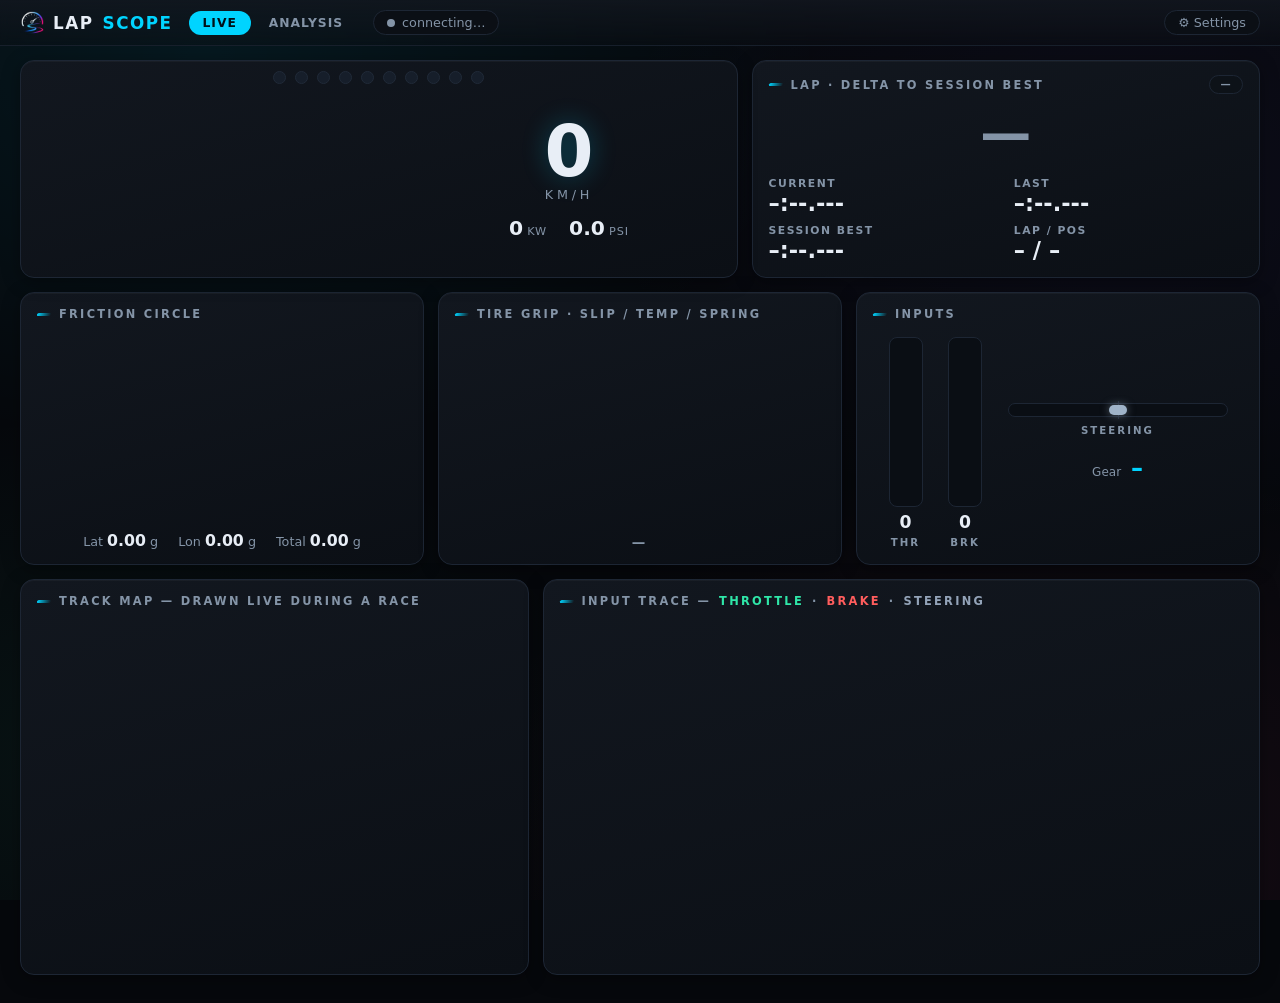
==== app/static/index.html @ 965fa522 "feat: power/boost units + accent theme presets in Settings Closes #24, closes #25.  Units (#24): Pow" ====
<!doctype html>
<html lang="en">
<head>
<meta charset="utf-8">
<meta name="viewport" content="width=device-width, initial-scale=1">
<title>LapScope — Live</title>
<link rel="icon" type="image/png" href="img/logo.png">
<link rel="stylesheet" href="css/fonts.css">
<link rel="stylesheet" href="css/style.css">
</head>
<body>
<header>
  <div class="brand"><i></i>LAP<span>SCOPE</span></div>
  <nav>
    <a class="active" href="index.html">Live</a>
    <a href="analysis.html">Analysis</a>
  </nav>
  <div id="car-chip" class="chip" style="display:none"></div>
  <div id="conn" class="chip"><i class="dot"></i><span>connecting…</span></div>
  <div id="settings-btn" class="chip clickable" title="Settings" aria-label="Settings">⚙ Settings</div>
</header>

<div id="nodata" class="overlay hidden">
  <div class="box">
    <div class="pulse-ring"><i></i></div>
    <h3>Waiting for telemetry</h3>
    <p>In Forza Horizon 6 open <b>Settings → HUD and Gameplay</b> and set:</p>
    <p class="setup-lines">
      Data Out <code>ON</code><br>
      Data Out IP Address <code>127.0.0.1</code><br>
      Data Out IP Port <code id="nd-port">9999</code>
    </p>
    <p>Then drive — telemetry is not sent while in menus.
       If nothing arrives, try your PC's LAN IP instead of 127.0.0.1
       (see the README's loopback troubleshooting).</p>
    <div class="stat" id="nd-stat">server: waiting for first packet…</div>
  </div>
</div>

<main class="grid">
  <section class="panel cluster span7">
    <div id="shift-lights"><i></i><i></i><i></i><i></i><i></i><i></i><i></i><i></i><i></i><i></i></div>
    <div class="cluster-flex">
      <canvas id="rpm"></canvas>
      <div class="speed-block">
        <div id="speed">0</div>
        <div id="speed-unit">km/h</div>
        <div class="mini-row">
          <span><b id="power">0</b><em id="power-unit">kW</em></span>
          <span><b id="boost">0.0</b><em id="boost-unit">psi</em></span>
        </div>
      </div>
    </div>
  </section>

  <section class="panel span5">
    <h2>Lap · delta to session best <span id="race-flag" class="race-flag">—</span></h2>
    <div id="delta">—</div>
    <div class="lap-grid">
      <div><div class="label">Current</div><div class="value" id="lap-cur">–:--.---</div></div>
      <div><div class="label">Last</div><div class="value" id="lap-last">–:--.---</div></div>
      <div><div class="label">Session best</div><div class="value" id="lap-best">–:--.---</div></div>
      <div><div class="label">Lap / Pos</div><div class="value" id="lap-no">– / –</div></div>
    </div>
  </section>

  <section class="panel span4">
    <h2>Friction circle</h2>
    <canvas id="friction"></canvas>
    <div class="g-readout">
      <span>Lat <b id="latg">0.00</b> g</span>
      <span>Lon <b id="long">0.00</b> g</span>
      <span>Total <b id="totg">0.00</b> g</span>
    </div>
  </section>

  <section class="panel span4">
    <h2>Tire grip · slip / temp / spring</h2>
    <canvas id="grip"></canvas>
    <div id="balance" class="balance">—</div>
  </section>

  <section class="panel span4">
    <h2>Inputs</h2>
    <div class="inputs-flex">
      <div class="vbar">
        <div class="vbar-track"><div id="bar-th" class="vbar-fill th"></div></div>
        <b id="thr-val">0</b><span>THR</span>
      </div>
      <div class="vbar">
        <div class="vbar-track"><div id="bar-br" class="vbar-fill br"></div></div>
        <b id="brk-val">0</b><span>BRK</span>
      </div>
      <div class="steer-col">
        <div class="steer-track"><i class="notch"></i><div id="steer-ind"></div></div>
        <span>STEERING</span>
        <div class="gear-mini">Gear <b id="gear-mini">–</b></div>
      </div>
    </div>
  </section>

  <section class="panel span5">
    <h2>Track map — drawn live during a race</h2>
    <canvas id="livemap"></canvas>
  </section>

  <section class="panel span7">
    <h2>Input trace — <span class="lg-th">throttle</span> · <span class="lg-br">brake</span> · <span class="lg-st">steering</span></h2>
    <canvas id="strip"></canvas>
  </section>

  <section class="panel span12" id="raw-panel" style="display:none">
    <h2>Raw telemetry — packet values, game-native units
      <button id="raw-hold" title="Freeze the displayed values to read them — telemetry keeps recording">⏸ Hold</button>
    </h2>
    <div id="raw-body"></div>
  </section>
</main>

<script src="js/common.js"></script>
<script src="js/settings.js"></script>
<script src="js/gauges.js"></script>
<script src="js/dashboard.js"></script>
</body>
</html>
---- app/static/css/style.css ----
/* LapScope UI — dark motorsport-telemetry theme.
   Display type: Rajdhani (vendored, css/fonts.css); body text: system UI. */

:root {
  --bg: #06080c;
  --panel-hi: #12171f;
  --panel-lo: #0b0f15;
  --panel-edge: #1d2634;
  --panel-edge-soft: #171f2b;
  --text: #e8eef6;
  --muted: #8494a7;
  --accent: #00d4ff;
  --accent2: #ff3d7f;
  --good: #2fe6a8;
  --warn: #ffbe3d;
  --bad: #ff5d5d;
  --display: "Rajdhani", "Segoe UI", system-ui, sans-serif;
  font-size: 15px;
}

* { box-sizing: border-box; }

::selection { background: var(--accent); color: #001018; }
:focus-visible { outline: 2px solid var(--accent); outline-offset: 2px; }

body {
  margin: 0;
  color: var(--text);
  font-family: "Segoe UI", system-ui, sans-serif;
  /* four soft color fields leaning toward the center — the first follows the
     Settings accent, the rest stay violet, magenta, teal for a multi-hue glow */
  background:
    radial-gradient(1000px 640px at 16% 6%, color-mix(in srgb, var(--accent) 8%, transparent), transparent 62%),
    radial-gradient(880px 600px at 88% 20%, rgba(124, 92, 255, 0.06), transparent 60%),
    radial-gradient(1000px 660px at 82% 96%, rgba(255, 61, 127, 0.065), transparent 62%),
    radial-gradient(860px 580px at 8% 84%, rgba(47, 230, 168, 0.05), transparent 60%),
    var(--bg);
  background-attachment: fixed;
  min-height: 100vh;
}

/* ---------- header ---------- */

header {
  display: flex;
  align-items: center;
  flex-wrap: wrap;
  gap: 10px 16px;
  padding: 10px 20px;
  border-bottom: 1px solid var(--panel-edge-soft);
  background: linear-gradient(180deg, rgba(18, 23, 31, 0.85), rgba(11, 15, 21, 0.4));
  backdrop-filter: blur(6px);
  position: sticky;
  top: 0;
  z-index: 20;
}

.brand {
  font-family: var(--display);
  font-weight: 700;
  font-size: 1.12rem;
  letter-spacing: 0.09em;
  color: var(--text);
  display: flex;
  align-items: center;
  gap: 9px;
}
.brand span { color: var(--accent); }
.brand i {
  width: 24px; height: 24px;
  background: center/contain no-repeat url("../img/logo.png");
}

nav { display: flex; gap: 4px; }
nav a {
  font-family: var(--display);
  font-weight: 600;
  letter-spacing: 0.08em;
  color: var(--muted);
  text-decoration: none;
  padding: 5px 14px;
  border-radius: 999px;
  text-transform: uppercase;
  font-size: 0.82rem;
}
nav a.active {
  color: #001018;
  background: var(--accent);
}
nav a:hover:not(.active) { color: var(--text); background: var(--panel-hi); }

.update-banner {
  display: flex;
  align-items: center;
  justify-content: center;
  gap: 14px;
  padding: 8px 20px;
  font-size: 0.85rem;
  color: #001018;
  background: linear-gradient(90deg, var(--accent), var(--good));
  border-bottom: 1px solid var(--panel-edge-soft);
}
.update-banner a {
  color: #001018;
  font-weight: 700;
  text-decoration: underline;
}
.update-banner-x {
  background: transparent;
  border: none;
  color: #001018;
  font-size: 1.2rem;
  line-height: 1;
  cursor: pointer;
  padding: 0 4px;
  opacity: 0.7;
}
.update-banner-x:hover { opacity: 1; }

.chip {
  margin-left: auto;
  background: var(--panel-lo);
  border: 1px solid var(--panel-edge);
  border-radius: 999px;
  padding: 4px 13px;
  font-size: 0.85rem;
  color: var(--muted);
  cursor: default;
  display: inline-flex;
  align-items: center;
  gap: 7px;
  white-space: nowrap;
}
.chip.clickable { cursor: pointer; }
.chip.clickable:hover { border-color: var(--accent); color: var(--text); }
.chip .dot { width: 8px; height: 8px; border-radius: 50%; background: var(--muted); }
.chip.ok { color: var(--good); border-color: #1d4c3b; }
.chip.ok .dot { background: var(--good); box-shadow: 0 0 8px var(--good); animation: pulse 2s infinite; }
.chip.err { color: var(--bad); border-color: #5b2a2a; }
.chip.err .dot { background: var(--bad); }
#conn { margin-left: 0; }

@keyframes pulse {
  0%, 100% { opacity: 1; }
  50% { opacity: 0.45; }
}

/* ---------- panels & grid ---------- */

main.grid {
  display: grid;
  grid-template-columns: repeat(12, 1fr);
  gap: 14px;
  padding: 14px 20px 28px;
  max-width: 1500px;
  margin: 0 auto;
}

.panel {
  background: linear-gradient(165deg, var(--panel-hi), var(--panel-lo));
  border: 1px solid var(--panel-edge);
  border-radius: 14px;
  padding: 14px 16px;
  min-width: 0;
  box-shadow: inset 0 1px 0 rgba(255, 255, 255, 0.035), 0 4px 18px rgba(0, 0, 0, 0.35);
}
.panel h2 {
  margin: 0 0 10px;
  font-family: var(--display);
  font-size: 0.76rem;
  font-weight: 600;
  letter-spacing: 0.2em;
  text-transform: uppercase;
  color: var(--muted);
  display: flex;
  align-items: center;
  gap: 8px;
}
.panel h2::before {
  content: "";
  width: 14px;
  height: 3px;
  background: linear-gradient(90deg, var(--accent), transparent);
  border-radius: 2px;
  transform: skewX(-18deg);
  flex: none;
}
.panel h2 .lg-th { color: var(--good); }
.panel h2 .lg-br { color: var(--bad); }
.panel h2 .lg-st { color: #93a3b8; }

.span5 { grid-column: span 5; }
.span4 { grid-column: span 4; }
.span3 { grid-column: span 3; }
.span7 { grid-column: span 7; }
.span12 { grid-column: span 12; }
@media (max-width: 1100px) {
  .span5, .span4, .span3, .span7 { grid-column: span 6; }
}
@media (max-width: 700px) {
  .span5, .span4, .span3, .span7 { grid-column: span 12; }
}

canvas { display: block; }

/* live page: panels are flex columns so gauges center in the leftover space */
main.grid .panel { display: flex; flex-direction: column; }
main.grid .panel h2 { flex: none; }
main.grid .cluster-flex { flex: 1; }
main.grid .inputs-flex { flex: 1; }
#friction, #grip { margin: auto; }
main.grid #delta { margin-top: auto; }
main.grid .lap-grid { margin-bottom: auto; }

/* ---------- cluster (rpm + speed) ---------- */

.cluster { position: relative; padding-top: 10px; }

#shift-lights {
  display: flex;
  justify-content: center;
  gap: 9px;
  margin: 0 0 12px;
}
#shift-lights i {
  width: 13px; height: 13px;
  border-radius: 50%;
  background: #161e2a;
  border: 1px solid #202a38;
  transition: background 60ms linear;
}
#shift-lights i.on:nth-child(-n+4) { background: var(--good); box-shadow: 0 0 9px var(--good); border-color: transparent; }
#shift-lights i.on:nth-child(n+5):nth-child(-n+7) { background: var(--warn); box-shadow: 0 0 9px var(--warn); border-color: transparent; }
#shift-lights i.on:nth-child(n+8) { background: var(--bad); box-shadow: 0 0 9px var(--bad); border-color: transparent; }
#shift-lights.limiter i { animation: blink 0.14s steps(1) infinite; }
@keyframes blink { 50% { filter: brightness(0.25); } }

.cluster-flex {
  display: flex;
  align-items: center;
  justify-content: space-evenly;
  gap: 14px;
  flex-wrap: wrap;
}

.speed-block { text-align: center; min-width: 170px; }
#speed {
  font-family: var(--display);
  font-size: clamp(3.4rem, 5.5vw, 5.6rem);
  font-weight: 700;
  line-height: 0.95;
  font-variant-numeric: tabular-nums;
  text-shadow: 0 0 26px color-mix(in srgb, var(--accent) 28%, transparent);
}
#speed-unit {
  font-family: var(--display);
  color: var(--muted);
  letter-spacing: 0.3em;
  text-transform: uppercase;
  font-size: 0.85rem;
  margin-top: 2px;
}
.mini-row {
  display: flex;
  justify-content: center;
  gap: 22px;
  margin-top: 14px;
  color: var(--muted);
}
.mini-row b {
  font-family: var(--display);
  font-weight: 600;
  font-size: 1.35rem;
  color: var(--text);
  font-variant-numeric: tabular-nums;
}
.mini-row em {
  font-style: normal;
  font-size: 0.75rem;
  margin-left: 4px;
  letter-spacing: 0.08em;
  text-transform: uppercase;
}

/* ---------- lap panel ---------- */

.lap-grid {
  display: grid;
  grid-template-columns: 1fr 1fr;
  gap: 8px 16px;
  font-variant-numeric: tabular-nums;
}
.lap-grid .label {
  color: var(--muted);
  font-size: 0.72rem;
  letter-spacing: 0.14em;
  text-transform: uppercase;
  font-family: var(--display);
  font-weight: 600;
}
.lap-grid .value {
  font-family: var(--display);
  font-size: 1.5rem;
  font-weight: 600;
}
#delta {
  font-family: var(--display);
  font-size: 3.4rem;
  font-weight: 700;
  text-align: center;
  margin: 6px 0 14px;
  font-variant-numeric: tabular-nums;
  color: var(--muted);
}
#delta.pos { color: var(--bad); text-shadow: 0 0 22px rgba(255, 93, 93, 0.35); }
#delta.neg { color: var(--good); text-shadow: 0 0 22px rgba(47, 230, 168, 0.35); }

.balance {
  text-align: center;
  margin-top: 8px;
  font-family: var(--display);
  font-weight: 600;
  font-size: 0.9rem;
  letter-spacing: 0.22em;
  color: var(--muted);
}
.balance.understeer { color: var(--warn); }
.balance.oversteer { color: var(--bad); }

.g-readout {
  display: flex;
  justify-content: center;
  gap: 20px;
  color: var(--muted);
  font-size: 0.85rem;
  margin-top: 8px;
}
.g-readout b {
  font-family: var(--display);
  font-size: 1.05rem;
  color: var(--text);
  font-variant-numeric: tabular-nums;
}

/* ---------- inputs panel ---------- */

.inputs-flex {
  display: flex;
  justify-content: space-evenly;
  align-items: center;
  gap: 14px;
  padding: 6px 4px 2px;
}
.vbar { display: flex; flex-direction: column; align-items: center; gap: 5px; }
.vbar-track {
  width: 34px; height: 170px;
  background: #0a0e14;
  border: 1px solid var(--panel-edge);
  border-radius: 8px;
  overflow: hidden;
  display: flex;
  align-items: flex-end;
}
.vbar-fill { width: 100%; height: 0%; border-radius: 6px 6px 0 0; transition: height 40ms linear; }
.vbar-fill.th { background: linear-gradient(180deg, #6ffcc9, var(--good)); box-shadow: 0 0 12px rgba(47, 230, 168, 0.35); }
.vbar-fill.br { background: linear-gradient(180deg, #ff9d9d, var(--bad)); box-shadow: 0 0 12px rgba(255, 93, 93, 0.35); }
.vbar b {
  font-family: var(--display);
  font-size: 1.15rem;
  font-variant-numeric: tabular-nums;
}
.vbar span, .steer-col > span {
  font-family: var(--display);
  font-weight: 600;
  font-size: 0.68rem;
  letter-spacing: 0.2em;
  color: var(--muted);
}
.steer-col {
  display: flex;
  flex-direction: column;
  align-items: center;
  gap: 8px;
  align-self: center;
  flex: 1;
  max-width: 220px;
}
.steer-track {
  position: relative;
  width: 100%;
  height: 14px;
  background: #0a0e14;
  border: 1px solid var(--panel-edge);
  border-radius: 999px;
}
.steer-track .notch {
  position: absolute;
  left: 50%; top: -3px; bottom: -3px;
  width: 1px;
  background: var(--panel-edge);
}
#steer-ind {
  position: absolute;
  top: 1px;
  left: calc(50% - 9px);
  width: 18px; height: 10px;
  border-radius: 999px;
  background: #9fb3c8;
  box-shadow: 0 0 8px rgba(159, 179, 200, 0.5);
  transition: left 40ms linear;
}
.gear-mini { color: var(--muted); font-size: 0.8rem; margin-top: 10px; }
.gear-mini b {
  font-family: var(--display);
  font-size: 1.6rem;
  color: var(--accent);
  margin-left: 6px;
}

/* ---------- overlay ---------- */

.overlay {
  position: fixed; inset: 0;
  background: rgba(4, 6, 10, 0.9);
  display: flex; align-items: center; justify-content: center;
  z-index: 10; /* below the sticky header (20): nav must stay clickable */
}
.overlay.hidden { display: none; }
.overlay .box {
  background: linear-gradient(165deg, var(--panel-hi), var(--panel-lo));
  border: 1px solid var(--panel-edge);
  border-radius: 16px;
  padding: 30px 38px;
  max-width: 580px;
  line-height: 1.55;
  text-align: center;
  box-shadow: 0 10px 50px rgba(0, 0, 0, 0.5);
}
.overlay h3 {
  margin: 14px 0 8px;
  font-family: var(--display);
  letter-spacing: 0.12em;
  text-transform: uppercase;
  color: var(--text);
}
.overlay code {
  background: #0a0d12;
  padding: 2px 8px;
  border-radius: 5px;
  color: var(--accent);
  font-size: 0.95em;
}
.setup-lines { line-height: 2; }
.overlay .stat { color: var(--muted); font-size: 0.85rem; margin-top: 16px; }
.overlay .stat.error {
  color: var(--bad);
  font-size: 0.95rem;
  font-weight: 600;
  max-width: 42ch;
  border: 1px solid #5b2a2a;
  border-radius: 8px;
  padding: 10px 14px;
}

.pulse-ring { display: flex; justify-content: center; }
.pulse-ring i {
  width: 16px; height: 16px;
  border-radius: 50%;
  background: var(--accent);
  position: relative;
}
.pulse-ring i::after {
  content: "";
  position: absolute;
  inset: -6px;
  border-radius: 50%;
  border: 2px solid var(--accent);
  animation: ring 1.6s ease-out infinite;
}
@keyframes ring {
  0% { transform: scale(0.6); opacity: 1; }
  100% { transform: scale(2.4); opacity: 0; }
}

/* ---------- modal dialogs (rename / confirm / notice) ---------- */

.modal-backdrop {
  position: fixed; inset: 0;
  background: rgba(4, 6, 10, 0.72);
  backdrop-filter: blur(3px);
  display: flex; align-items: center; justify-content: center;
  z-index: 100;
  animation: fade-in 0.12s ease-out;
}
@keyframes fade-in { from { opacity: 0; } }

.modal {
  background: linear-gradient(165deg, var(--panel-hi), var(--panel-lo));
  border: 1px solid var(--panel-edge);
  border-radius: 14px;
  padding: 20px 22px;
  width: min(440px, calc(100vw - 40px));
  box-shadow: 0 14px 60px rgba(0, 0, 0, 0.6);
  animation: modal-in 0.15s ease-out;
}
@keyframes modal-in { from { opacity: 0; transform: translateY(10px) scale(0.97); } }

.modal h3 {
  margin: 0 0 10px;
  font-family: var(--display);
  font-size: 0.95rem;
  font-weight: 600;
  letter-spacing: 0.14em;
  text-transform: uppercase;
  display: flex; align-items: center; gap: 8px;
}
.modal h3::before {
  content: "";
  width: 14px; height: 3px;
  background: linear-gradient(90deg, var(--accent), transparent);
  border-radius: 2px;
  transform: skewX(-18deg);
  flex: none;
}
.modal.danger h3::before { background: linear-gradient(90deg, var(--bad), transparent); }

.modal p { margin: 0 0 14px; color: var(--muted); line-height: 1.5; font-size: 0.92rem; }

.modal input {
  width: 100%;
  background: #0a0e14;
  border: 1px solid var(--panel-edge);
  border-radius: 8px;
  color: var(--text);
  font: inherit;
  padding: 9px 12px;
  margin-bottom: 16px;
}
.modal input:focus {
  outline: none;
  border-color: var(--accent);
  box-shadow: 0 0 0 3px rgba(0, 212, 255, 0.12);
}

/* lap flag editor (analysis page): checkbox per dirty-lap marker */
.flag-editor { margin: 0 0 12px; }
.flag-editor label {
  display: flex;
  align-items: center;
  gap: 8px;
  padding: 5px 2px;
  cursor: pointer;
}
.flag-editor input[type="checkbox"] { accent-color: var(--accent); }
.modal-hint { color: var(--muted); font-size: 0.8rem; margin: 8px 0 0; }

.modal-actions { display: flex; justify-content: flex-end; gap: 8px; }
.modal-actions button {
  padding: 7px 16px;
  font-family: var(--display);
  font-weight: 600;
  letter-spacing: 0.04em;
}
.modal-actions .primary { background: var(--accent); border-color: var(--accent); color: #001018; }
.modal-actions .primary:hover { filter: brightness(1.12); }
.modal-actions .danger-solid { background: var(--bad); border-color: var(--bad); color: #1a0505; }
.modal-actions .danger-solid:hover { filter: brightness(1.1); border-color: var(--bad); color: #1a0505; }

/* ---------- settings panel ---------- */

.settings-modal { width: min(460px, calc(100vw - 40px)); }
.settings-body { display: flex; flex-direction: column; gap: 4px; margin-bottom: 16px; }
.settings-group-title {
  font-family: var(--display);
  font-size: 0.7rem;
  letter-spacing: 0.16em;
  text-transform: uppercase;
  color: var(--muted);
  margin: 12px 0 4px;
}
.settings-group-title:first-child { margin-top: 0; }
.settings-row {
  display: flex;
  align-items: center;
  justify-content: space-between;
  gap: 12px;
  padding: 6px 0;
}
.settings-label { font-size: 0.92rem; color: var(--text); }

.settings-seg {
  display: inline-flex;
  border: 1px solid var(--panel-edge);
  border-radius: 8px;
  overflow: hidden;
  background: #0a0e14;
  flex: none;
}
.settings-seg button {
  background: transparent;
  border: none;
  color: var(--muted);
  font-family: var(--display);
  font-weight: 600;
  font-size: 0.8rem;
  letter-spacing: 0.04em;
  padding: 6px 14px;
  cursor: pointer;
  min-width: 52px;
}
.settings-seg button + button { border-left: 1px solid var(--panel-edge); }
.settings-seg button:hover { color: var(--text); }
.settings-seg button.active { background: var(--accent); color: #001018; }

.settings-switch {
  position: relative;
  width: 42px;
  height: 22px;
  border-radius: 999px;
  border: 1px solid var(--panel-edge);
  background: #0a0e14;
  cursor: pointer;
  flex: none;
  padding: 0;
  transition: background 0.15s, border-color 0.15s;
}
.settings-switch::after {
  content: "";
  position: absolute;
  top: 2px; left: 2px;
  width: 16px; height: 16px;
  border-radius: 50%;
  background: var(--muted);
  transition: transform 0.15s, background 0.15s;
}
.settings-switch.on { background: var(--accent); border-color: var(--accent); }
.settings-switch.on::after { transform: translateX(20px); background: #001018; }

/* accent swatches (Theme group): one dot per preset; the active one wears a
   white ring + its own glow. --sw is set per-button from ACCENTS in JS. */
.settings-swatches { display: inline-flex; gap: 9px; flex: none; }
.settings-swatch {
  width: 22px; height: 22px;
  border-radius: 50%;
  border: 2px solid transparent;
  background: var(--sw);
  cursor: pointer;
  padding: 0;
  transition: transform 0.12s, box-shadow 0.12s, border-color 0.12s;
}
.settings-swatch:hover { transform: scale(1.15); }
.settings-swatch.active { border-color: var(--text); box-shadow: 0 0 10px var(--sw); }

.settings-carlist-status { color: var(--muted); font-size: 0.85rem; }
.settings-refresh {
  background: #0a0e14;
  border: 1px solid var(--panel-edge);
  border-radius: 8px;
  color: var(--text);
  font-family: var(--display);
  font-weight: 600;
  font-size: 0.8rem;
  letter-spacing: 0.04em;
  padding: 6px 14px;
  cursor: pointer;
  flex: none;
}
.settings-refresh:hover { border-color: var(--accent); }
.settings-refresh:disabled { color: var(--muted); cursor: default; border-color: var(--panel-edge); }

/* ---------- unknown car (ordinal missing from the community list) ---------- */

.car-unknown { color: var(--warn); }
.car-unknown-hint {
  background: none;
  border: 1px dashed var(--warn);
  border-radius: 6px;
  color: var(--warn);
  font: inherit;
  font-size: 0.8rem;
  margin-left: 10px;
  padding: 1px 8px;
  cursor: pointer;
}
.car-unknown-hint:hover { background: rgba(255, 190, 61, 0.12); }

/* ---------- badges (shared) ---------- */

.class-badge {
  display: inline-flex;
  border-radius: 6px;
  overflow: hidden;
  font-family: var(--display);
  font-weight: 700;
  font-size: 0.8rem;
  line-height: 1;
  vertical-align: middle;
}
.class-badge .cls { padding: 4px 8px; color: #10141a; }
.class-badge .pi { padding: 4px 8px; background: #10141a; color: #fff; font-variant-numeric: tabular-nums; }

.cond-badge {
  display: inline-flex;
  gap: 5px;
  align-items: center;
  padding: 3px 10px;
  border-radius: 999px;
  border: 1px solid var(--panel-edge);
  background: #0d1218;
  font-size: 0.78rem;
  color: var(--text);
  vertical-align: middle;
}
.cond-badge.cond-wet { border-color: #2c5d82; }
.cond-badge.cond-snow { border-color: #55788f; }
.cond-badge.cond-dirt { border-color: #6e522c; }

.dt-badge {
  display: inline-flex;
  padding: 4px 7px;
  border-radius: 6px;
  border: 1px solid var(--panel-edge);
  background: #0d1218;
  font-family: var(--display);
  font-weight: 700;
  font-size: 0.72rem;
  line-height: 1;
  letter-spacing: 0.06em;
  color: var(--muted);
  vertical-align: middle;
}
.dt-badge.dt-AWD { color: var(--accent); border-color: #14424f; }
.dt-badge.dt-RWD { color: var(--accent2); border-color: #522034; }
.dt-badge.dt-FWD { color: var(--warn); border-color: #4f3d18; }

.meta-row { display: flex; gap: 8px; align-items: center; flex-wrap: wrap; margin-top: 6px; }
.car-line { color: var(--muted); font-size: 0.8rem; margin-top: 5px; }
#car-chip { display: inline-flex; align-items: center; gap: 8px; color: var(--text); }

.lap-flag { margin-right: 4px; cursor: help; }

/* live page: race-mode chip in the lap panel header */
.race-flag {
  margin-left: auto;
  padding: 3px 10px;
  border-radius: 999px;
  border: 1px solid var(--panel-edge);
  background: #0d1218;
  font-size: 0.68rem;
  letter-spacing: 0.14em;
  color: var(--muted);
}
.race-flag.on {
  color: var(--good);
  border-color: #1d5c46;
  text-shadow: 0 0 8px rgba(47, 230, 168, 0.55);
}

/* ---------- analysis page ---------- */

.analysis-layout {
  display: grid;
  grid-template-columns: 290px 1fr;
  gap: 14px;
  padding: 14px 20px 28px;
  max-width: 1500px;
  margin: 0 auto;
  align-items: start;
}
.sidebar { display: flex; flex-direction: column; gap: 8px; max-height: calc(100vh - 92px); }
.sidebar-actions { display: flex; }
.sidebar-actions button { flex: 1; }
#session-list { display: flex; flex-direction: column; gap: 8px; overflow-y: auto; }
.session-card {
  position: relative;  /* anchors the ＋ quick-add */
  background: linear-gradient(165deg, var(--panel-hi), var(--panel-lo));
  border: 1px solid var(--panel-edge);
  border-left: 3px solid var(--panel-edge);
  border-radius: 10px;
  padding: 10px 12px;
  cursor: pointer;
}
.session-card:hover { border-color: var(--accent); }
.session-card.active { border-color: var(--panel-edge); border-left-color: var(--accent); background: #131c27; }
.session-card .title { font-family: var(--display); font-weight: 600; font-size: 1rem; padding-right: 26px; }
.session-card .card-add {
  position: absolute;
  top: 8px;
  right: 8px;
  width: 22px;
  height: 22px;
  padding: 0;
  line-height: 1;
  border-radius: 6px;
  color: var(--muted);
  background: #0d1218;
}
.session-card .card-add:hover { color: var(--accent); }
.session-card .sub { color: var(--muted); font-size: 0.8rem; margin-top: 3px; }

.detail { display: flex; flex-direction: column; gap: 14px; min-width: 0; }
.detail-header { display: flex; align-items: center; gap: 10px; flex-wrap: wrap; }
.detail-header h1 {
  font-family: var(--display);
  font-size: 1.35rem;
  margin: 0;
  flex: 1;
  letter-spacing: 0.02em;
}
button {
  background: var(--panel-lo);
  color: var(--text);
  border: 1px solid var(--panel-edge);
  border-radius: 7px;
  padding: 5px 12px;
  cursor: pointer;
  font-size: 0.85rem;
  font-family: inherit;
}
button:hover { border-color: var(--accent); }
button.danger:hover { border-color: var(--bad); color: var(--bad); }

.seg { display: inline-flex; }
.seg button {
  border-radius: 0;
  padding: 4px 12px;
  font-family: var(--display);
  font-weight: 600;
}
.seg button:first-child { border-radius: 7px 0 0 7px; }
.seg button:last-child { border-radius: 0 7px 7px 0; border-left: none; }
.seg button.active { background: var(--accent); color: #001018; border-color: var(--accent); }

table.laps { width: 100%; border-collapse: collapse; font-variant-numeric: tabular-nums; }
table.laps th, table.laps td { padding: 6px 10px; text-align: left; font-size: 0.9rem; }
table.laps th {
  color: var(--muted);
  font-family: var(--display);
  font-weight: 600;
  font-size: 0.72rem;
  text-transform: uppercase;
  letter-spacing: 0.14em;
}
table.laps tr { border-bottom: 1px solid var(--panel-edge-soft); }
table.laps tr.best td { color: var(--good); }
/* manually excluded laps stay listed but visibly out of the running */
table.laps tr.excluded td { color: var(--muted); opacity: 0.55; }
table.laps tr.excluded .lap-time { text-decoration: line-through; }
table.laps .lap-actions { text-align: right; white-space: nowrap; }
table.laps .lap-act {
  padding: 1px 7px;
  font-size: 0.8rem;
  background: transparent;
  border-color: transparent;
  opacity: 0.35;
}
table.laps tr:hover .lap-act { opacity: 1; }
table.laps .lap-act:hover { border-color: var(--accent); background: var(--panel-lo); }
table.laps .pick {
  display: inline-block;
  width: 26px;
  text-align: center;
  border-radius: 5px;
  border: 1px solid var(--panel-edge);
  cursor: pointer;
  margin-right: 4px;
  user-select: none;
  color: var(--muted);
}
table.laps .pick:hover { border-color: var(--accent); color: var(--accent); }
/* a picked lap's chip carries its overlay color inline (text/border/bg) */
table.laps .pick.on { font-weight: 600; }

/* comparison tray: the overlay roster (issue #30) - chip letters and colors
   match the lap table, the map traces and the chart series */
.cmp-tray {
  display: flex;
  flex-wrap: wrap;
  gap: 8px;
  align-items: center;
  font-size: 0.85rem;
}
.cmp-tray .tray-label {
  color: var(--muted);
  font-size: 0.72rem;
  letter-spacing: 0.14em;
  text-transform: uppercase;
  font-family: var(--display);
  font-weight: 600;
}
.tray-chip {
  display: inline-flex;
  align-items: center;
  gap: 7px;
  padding: 3px 9px;
  border: 1px solid var(--panel-edge);
  border-radius: 999px;
  background: #0d1218;
  font-variant-numeric: tabular-nums;
}
.cmp-tray .swatch, .lap-grid .swatch {
  display: inline-block;
  width: 10px;
  height: 10px;
  border-radius: 3px;
  vertical-align: -1px;
}
.tray-chip .ref-tag {
  font-size: 0.68rem;
  letter-spacing: 0.1em;
  text-transform: uppercase;
  color: var(--accent);
  cursor: help;
}
.tray-chip button {
  background: none;
  border: none;
  padding: 0 2px;
  color: var(--muted);
  font-size: 0.9rem;
}
.tray-chip button:hover { color: var(--text); }
/* cross-route overlay: loud enough to not be skimmed past (a modal fires
   once too, but this badge is what stays on screen) */
.tray-warn {
  color: var(--warn);
  font-size: 0.8rem;
  font-weight: 600;
  padding: 3px 10px;
  border: 1px solid rgba(255, 190, 61, 0.5);
  background: rgba(255, 190, 61, 0.12);
  border-radius: 6px;
}
.tray-clear { margin-left: auto; }

.map-row { display: grid; grid-template-columns: 1fr 320px; gap: 12px; }
@media (max-width: 1100px) { .map-row { grid-template-columns: 1fr; } }
#trackmap { width: 100%; touch-action: none; }
.legend {
  display: flex;
  gap: 14px;
  align-items: center;
  color: var(--muted);
  font-size: 0.8rem;
  margin-top: 8px;
  flex-wrap: wrap;
}
.legend .swatch { display: inline-block; width: 26px; height: 8px; border-radius: 4px; vertical-align: middle; }
select {
  background: var(--panel-lo);
  color: var(--text);
  border: 1px solid var(--panel-edge);
  border-radius: 7px;
  padding: 4px 8px;
  font-family: inherit;
}

.charts { display: flex; flex-direction: column; gap: 10px; }
.uplot { background: transparent; }
.uplot .u-legend { color: var(--muted); font-size: 0.8rem; }
.uplot .u-title { color: var(--muted); font-family: var(--display); font-weight: 600; letter-spacing: 0.08em; font-size: 0.85rem; }
.empty-hint { color: var(--muted); padding: 30px; text-align: center; }

/* ---------- raw data views (Settings → Raw data) ---------- */

/* live page: full-width value grid + wheels table */
#raw-panel h2 button {
  margin-left: auto;
  font-size: 0.72rem;
  letter-spacing: 0.1em;
  padding: 3px 10px;
  text-transform: uppercase;
}
#raw-panel h2 button.on { border-color: var(--accent); color: var(--accent); }
.raw-grid {
  display: grid;
  grid-template-columns: repeat(auto-fill, minmax(170px, 1fr));
  gap: 1px 18px;
}
.raw-cell {
  display: flex;
  justify-content: space-between;
  align-items: baseline;
  gap: 8px;
  padding: 2px 0;
  border-bottom: 1px dashed rgba(255, 255, 255, 0.05);
}
.raw-cell span {
  color: var(--muted);
  font-size: 0.78rem;
  overflow: hidden;
  text-overflow: ellipsis;
  white-space: nowrap;
}
.raw-cell span em { font-style: normal; opacity: 0.65; margin-left: 4px; font-size: 0.7rem; }
.raw-cell b { font-weight: 600; font-size: 0.8rem; font-variant-numeric: tabular-nums; }
.raw-sub {
  margin: 12px 0 4px;
  color: var(--muted);
  font-size: 0.68rem;
  font-family: var(--display);
  font-weight: 600;
  letter-spacing: 0.16em;
  text-transform: uppercase;
}
.raw-wheels { border-collapse: collapse; margin-top: 10px; font-size: 0.8rem; }
.raw-wheels th {
  color: var(--muted);
  font-weight: 600;
  text-align: right;
  padding: 2px 16px;
  font-size: 0.72rem;
  letter-spacing: 0.08em;
}
.raw-wheels td { text-align: right; padding: 2px 16px; font-variant-numeric: tabular-nums; }
.raw-wheels td:first-child, .raw-wheels th:first-child {
  text-align: left;
  color: var(--muted);
  padding-left: 0;
  font-size: 0.78rem;
}

/* analysis page: values-at-cursor table, one column per picked lap */
.raw-table { max-height: 340px; overflow: auto; margin-top: 6px; }
.raw-table table { border-collapse: collapse; width: 100%; font-size: 0.8rem; }
.raw-table th {
  position: sticky;
  top: 0;
  background: var(--panel-lo);
  text-align: right;
  padding: 4px 14px;
  font-weight: 600;
}
.raw-table td { text-align: right; padding: 1px 14px; font-variant-numeric: tabular-nums; }
.raw-table td:first-child, .raw-table th:first-child { text-align: left; color: var(--muted); padding-left: 0; }
.raw-table td:first-child em { font-style: normal; opacity: 0.65; margin-left: 4px; font-size: 0.7rem; }
.raw-table tr:hover td { background: rgba(255, 255, 255, 0.03); }
.raw-hint { color: var(--muted); font-size: 0.8rem; margin: 0 0 4px; }
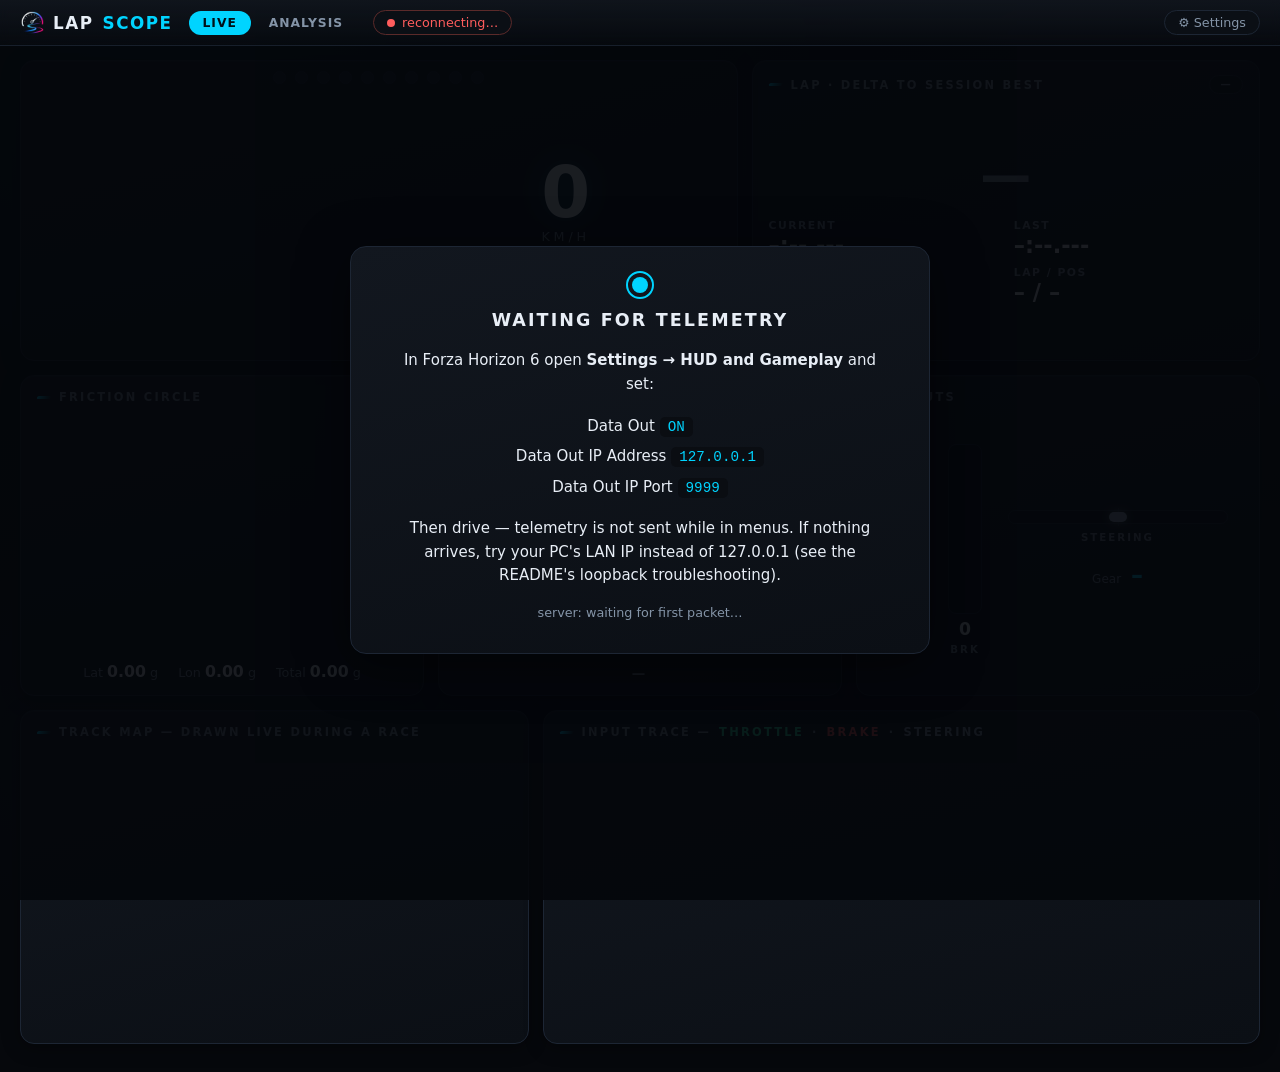
==== commit 659f2583: "fix(ui): surface failures, fix keyboard/motion a11y, and stop per-event rebuilds (#68-#74) Phase 3 o" ====
--- a/app/static/index.html
+++ b/app/static/index.html
@@ -17,7 +17,7 @@
   </nav>
   <div id="car-chip" class="chip" style="display:none"></div>
   <div id="conn" class="chip"><i class="dot"></i><span>connecting…</span></div>
-  <div id="settings-btn" class="chip clickable" title="Settings" aria-label="Settings">⚙ Settings</div>
+  <button id="settings-btn" class="chip clickable" type="button" title="Settings" aria-label="Settings">⚙ Settings</button>
 </header>
 
 <div id="nodata" class="overlay hidden">
@@ -41,7 +41,8 @@
   <section class="panel cluster span7">
     <div id="shift-lights"><i></i><i></i><i></i><i></i><i></i><i></i><i></i><i></i><i></i><i></i></div>
     <div class="cluster-flex">
-      <canvas id="rpm"></canvas>
+      <canvas id="rpm" role="img"
+                aria-label="Engine RPM dial and current gear"></canvas>
       <div class="speed-block">
         <div id="speed">0</div>
         <div id="speed-unit">km/h</div>
@@ -66,7 +67,8 @@
 
   <section class="panel span4">
     <h2>Friction circle</h2>
-    <canvas id="friction"></canvas>
+    <canvas id="friction" role="img"
+            aria-label="Friction circle — lateral and longitudinal g, with a recent trail. The current values are listed below it."></canvas>
     <div class="g-readout">
       <span>Lat <b id="latg">0.00</b> g</span>
       <span>Lon <b id="long">0.00</b> g</span>
@@ -76,7 +78,8 @@
 
   <section class="panel span4">
     <h2>Tire grip · slip / temp / spring</h2>
-    <canvas id="grip"></canvas>
+    <canvas id="grip" role="img"
+            aria-label="Tire grip diagram — combined slip, temperature and spring travel per wheel"></canvas>
     <div id="balance" class="balance">—</div>
   </section>
 
@@ -101,12 +104,14 @@
 
   <section class="panel span5">
     <h2>Track map — drawn live during a race</h2>
-    <canvas id="livemap"></canvas>
+    <canvas id="livemap" role="img"
+            aria-label="Track map drawn from the current event's path, with the car's position and heading"></canvas>
   </section>
 
   <section class="panel span7">
     <h2>Input trace — <span class="lg-th">throttle</span> · <span class="lg-br">brake</span> · <span class="lg-st">steering</span></h2>
-    <canvas id="strip"></canvas>
+    <canvas id="strip" role="img"
+            aria-label="Input trace — the last 12 seconds of throttle, brake and steering"></canvas>
   </section>
 
   <section class="panel span12" id="raw-panel" style="display:none">
--- a/app/static/css/style.css
+++ b/app/static/css/style.css
@@ -117,6 +117,23 @@
 }
 .update-banner-x:hover { opacity: 1; }
 
+/* recording write failure: same top-of-page slot as the update notice, but
+   a live condition rather than a notice - no dismiss button, because the
+   only way out is fixing the disk (issue #64) */
+.rec-banner {
+  display: flex;
+  align-items: center;
+  justify-content: center;
+  gap: 10px;
+  padding: 8px 20px;
+  font-size: 0.85rem;
+  font-weight: 600;
+  text-align: center;
+  color: #1a0406;
+  background: var(--bad);
+  border-bottom: 1px solid var(--panel-edge-soft);
+}
+
 .chip {
   margin-left: auto;
   background: var(--panel-lo);
@@ -138,6 +155,9 @@
 .chip.ok .dot { background: var(--good); box-shadow: 0 0 8px var(--good); animation: pulse 2s infinite; }
 .chip.err { color: var(--bad); border-color: #5b2a2a; }
 .chip.err .dot { background: var(--bad); }
+/* the stream stalled but the socket is fine — FH6 pausing, not a fault (#69) */
+.chip.warn { color: var(--warn); border-color: #5b4a1f; }
+.chip.warn .dot { background: var(--warn); box-shadow: 0 0 8px var(--warn); }
 #conn { margin-left: 0; }
 
 @keyframes pulse {
@@ -484,26 +504,32 @@
 
 /* ---------- modal dialogs (rename / confirm / notice) ---------- */
 
-.modal-backdrop {
-  position: fixed; inset: 0;
-  background: rgba(4, 6, 10, 0.72);
-  backdrop-filter: blur(3px);
-  display: flex; align-items: center; justify-content: center;
-  z-index: 100;
-  animation: fade-in 0.12s ease-out;
-}
 @keyframes fade-in { from { opacity: 0; } }
 
-.modal {
+/* a real <dialog>: the browser centers it, traps focus in it, closes it on
+   Escape and hands focus back to whatever opened it (issue #70) */
+dialog.modal {
+  margin: auto;
+  color: var(--text);
   background: linear-gradient(165deg, var(--panel-hi), var(--panel-lo));
   border: 1px solid var(--panel-edge);
   border-radius: 14px;
   padding: 20px 22px;
   width: min(440px, calc(100vw - 40px));
+  max-height: calc(100vh - 40px);
+  overflow: auto;
   box-shadow: 0 14px 60px rgba(0, 0, 0, 0.6);
   animation: modal-in 0.15s ease-out;
 }
+dialog.modal::backdrop {
+  background: rgba(4, 6, 10, 0.72);
+  backdrop-filter: blur(3px);
+  animation: fade-in 0.12s ease-out;
+}
 @keyframes modal-in { from { opacity: 0; transform: translateY(10px) scale(0.97); } }
+
+/* for dialogs that list rows rather than ask one question */
+.modal-wide { width: min(580px, calc(100vw - 40px)); }
 
 .modal h3 {
   margin: 0 0 10px;
@@ -526,7 +552,11 @@
 
 .modal p { margin: 0 0 14px; color: var(--muted); line-height: 1.5; font-size: 0.92rem; }
 
-.modal input {
+/* the type selector is load-bearing: showModal's own field is the only text
+   input, and a bare `.modal input` also stretched every checkbox a caller
+   puts in `extra` to full width - which is what squashed the merge list and
+   the lap-flag editor into a centred box with wrapped labels */
+.modal input[type="text"] {
   width: 100%;
   background: #0a0e14;
   border: 1px solid var(--panel-edge);
@@ -536,7 +566,8 @@
   padding: 9px 12px;
   margin-bottom: 16px;
 }
-.modal input:focus {
+.modal input[type="checkbox"] { flex: none; accent-color: var(--accent); margin: 0; }
+.modal input[type="text"]:focus {
   outline: none;
   border-color: var(--accent);
   box-shadow: 0 0 0 3px rgba(0, 212, 255, 0.12);
@@ -551,10 +582,14 @@
   padding: 5px 2px;
   cursor: pointer;
 }
-.flag-editor input[type="checkbox"] { accent-color: var(--accent); }
 .modal-hint { color: var(--muted); font-size: 0.8rem; margin: 8px 0 0; }
 
 .modal-actions { display: flex; justify-content: flex-end; gap: 8px; }
+/* the opposite verdict, parked at the far end so a bulk dismissal is never
+   the button next to the one you were aiming for */
+.modal-actions .modal-alt { margin-right: auto; }
+.modal-actions button:disabled { opacity: 0.4; cursor: default; }
+.modal-actions button:disabled:hover { border-color: var(--panel-edge); }
 .modal-actions button {
   padding: 7px 16px;
   font-family: var(--display);
@@ -651,7 +686,7 @@
 .settings-swatch:hover { transform: scale(1.15); }
 .settings-swatch.active { border-color: var(--text); box-shadow: 0 0 10px var(--sw); }
 
-.settings-carlist-status { color: var(--muted); font-size: 0.85rem; }
+.settings-refresh-status { color: var(--muted); font-size: 0.85rem; }
 .settings-refresh {
   background: #0a0e14;
   border: 1px solid var(--panel-edge);
@@ -756,6 +791,228 @@
   text-shadow: 0 0 8px rgba(47, 230, 168, 0.55);
 }
 
+/* ---------- analysis browse bar ---------- *
+
+   Full width under the header, in normal flow. Deliberately not sticky: the
+   header already is, and it wraps at narrow widths, so a second sticky
+   element with a hardcoded top would overlap or gap as the header's height
+   changes. --browse-h is measured by browse.js so the sidebar's viewport
+   math below stays right whatever the chip row does. */
+
+.browse-bar {
+  display: flex;
+  flex-direction: column;
+  gap: 7px;
+  padding: 10px 20px;
+  max-width: 1500px;
+  margin: 0 auto;
+  border-bottom: 1px solid var(--panel-edge-soft);
+}
+.browse-row { display: flex; align-items: center; gap: 8px; flex-wrap: wrap; }
+/* the bar is chrome: the only thing in it worth a text caret is the search
+   box, so the caret is granted back there rather than left on by default */
+.browse-bar { cursor: default; user-select: none; }
+.browse-search input { cursor: text; user-select: text; }
+.browse-search {
+  display: inline-flex;
+  align-items: center;
+  gap: 6px;
+  padding: 3px 11px;
+  border: 1px solid var(--panel-edge);
+  border-radius: 999px;
+  background: var(--panel-lo);
+  color: var(--muted);
+  min-width: 260px;
+}
+.browse-search:focus-within { border-color: var(--accent); }
+.browse-search input {
+  flex: 1;
+  border: none;
+  outline: none;
+  background: none;
+  color: var(--text);
+  font: inherit;
+  font-size: 0.85rem;
+  padding: 2px 0;
+}
+.browse-search input::-webkit-search-cancel-button { filter: invert(0.6); }
+
+.browse-facets { display: inline-flex; gap: 6px; flex-wrap: wrap; }
+.browse-facets button {
+  font-family: var(--display);
+  font-weight: 600;
+  letter-spacing: 0.03em;
+  padding: 4px 11px;
+  border-radius: 999px;
+}
+.browse-facets button .caret { color: var(--muted); margin-left: 5px; font-size: 0.7rem; }
+/* a pill, not a suffix: "Route 2" would read as a route number */
+.browse-facets button .facet-n:not(:empty) {
+  display: inline-block;
+  min-width: 15px;
+  margin-left: 6px;
+  padding: 0 4px;
+  border-radius: 999px;
+  background: var(--accent);
+  color: #001018;
+  font-size: 0.68rem;
+  line-height: 15px;
+  text-align: center;
+}
+.browse-facets button.on {
+  border-color: var(--accent);
+  color: var(--accent);
+  background: color-mix(in srgb, var(--accent) 10%, var(--panel-lo));
+}
+.browse-facets button.on .caret { color: inherit; }
+.browse-facets button.open { border-color: var(--accent); }
+.browse-sort { flex: none; }
+
+/* only rendered when something is filtered; an always-present empty row is
+   the same wasted line */
+.browse-chips { gap: 6px; }
+.fchip {
+  display: inline-flex;
+  align-items: center;
+  gap: 4px;
+  padding: 2px 4px 2px 10px;
+  border: 1px solid var(--accent);
+  border-radius: 999px;
+  background: color-mix(in srgb, var(--accent) 8%, transparent);
+  font-size: 0.8rem;
+}
+.fchip b { font-weight: 500; }
+.fchip button {
+  background: none;
+  border: none;
+  padding: 0 3px;
+  color: var(--muted);
+  font-size: 0.9rem;
+  line-height: 1;
+}
+.fchip button:hover { color: var(--bad); }
+/* the count rides at the right end of the FIRST row, next to the sort: given
+   a row of its own it doubles the bar's height for one short string */
+.browse-status {
+  color: var(--muted);
+  font-size: 0.8rem;
+  margin-left: auto;
+  white-space: nowrap;
+}
+.browse-status.warn { color: var(--warn); cursor: help; }
+.browse-clear { padding: 2px 10px; font-size: 0.8rem; }
+
+/* facet menus: one floating list per button, above the sticky header */
+.facet-pop {
+  position: fixed;
+  z-index: 30;
+  min-width: 210px;
+  max-width: 320px;
+  padding: 6px;
+  border: 1px solid var(--panel-edge);
+  border-radius: 10px;
+  background: var(--panel-hi);
+  box-shadow: 0 12px 30px rgba(0, 0, 0, 0.55);
+  animation: fade-in 0.12s ease;
+  /* a menu is chrome, not prose: without this the popover's own padding
+     inherits cursor:auto and draws a text caret between the rows, and a
+     double-click on a value selects the label instead of ticking it */
+  cursor: default;
+  user-select: none;
+}
+.facet-search { display: block; padding: 2px 4px 6px; }
+.facet-search input {
+  width: 100%;
+  border: 1px solid var(--panel-edge);
+  border-radius: 6px;
+  background: var(--bg);
+  color: var(--text);
+  font: inherit;
+  font-size: 0.82rem;
+  padding: 3px 8px;
+  outline: none;
+  cursor: text;
+  user-select: text;
+}
+.facet-search input:focus { border-color: var(--accent); }
+.facet-body { max-height: 320px; overflow-y: auto; }
+.facet-group {
+  font-family: var(--display);
+  font-size: 0.7rem;
+  letter-spacing: 0.14em;
+  text-transform: uppercase;
+  color: var(--muted);
+  padding: 8px 6px 3px;
+}
+.facet-group:first-child { padding-top: 2px; }
+.facet-row {
+  display: flex;
+  align-items: center;
+  gap: 8px;
+  width: 100%;
+  padding: 4px 7px;
+  border: none;
+  border-radius: 6px;
+  background: none;
+  color: inherit;
+  text-align: left;
+  cursor: pointer;
+  font-family: inherit;
+  font-size: 0.85rem;
+}
+.facet-row:hover { background: var(--panel-lo); }
+.facet-row.on { background: #131c27; color: var(--accent); }
+.facet-row.on .facet-label::before { content: "✓ "; }
+.facet-label { flex: 1; min-width: 0; overflow: hidden; text-overflow: ellipsis; white-space: nowrap; }
+
+/* route thumbnails: one flat stroke in the row's own color, so a selected
+   route's outline turns accent with its label and nothing else has to know */
+.route-outline {
+  /* a bare inline span ignores width/height, and the svg's 100%/100% then
+     resolves against nothing and renders the outline full-page tall */
+  display: block;
+  flex: none;
+  width: 48px;
+  height: 30px;
+  border-radius: 4px;
+  background: #0a0e14;
+  border: 1px solid var(--panel-edge);
+}
+.route-outline svg { display: block; width: 100%; height: 100%; }
+.route-outline path {
+  fill: none;
+  stroke: currentColor;
+  stroke-width: 1.4;
+  stroke-linejoin: round;
+  stroke-linecap: round;
+  opacity: 0.85;
+}
+/* still loading, or a route whose captures were deleted: hold the space so
+   the list doesn't jump when the outlines land */
+.route-outline.empty { opacity: 0.35; }
+.route-outline.big {
+  width: 100%;
+  height: 130px;
+  margin-bottom: 12px;
+  color: var(--accent);
+}
+.route-outline.big path { stroke-width: 2; }
+/* a dialog showing an empty frame for a route with no frames left to draw
+   from says less than showing nothing at all */
+.route-outline.big.empty { display: none; }
+.facet-count { color: var(--muted); font-variant-numeric: tabular-nums; font-size: 0.78rem; }
+.facet-clear { width: 100%; margin-top: 6px; font-size: 0.8rem; }
+.cls-only {
+  display: inline-block;
+  min-width: 22px;
+  text-align: center;
+  border-radius: 4px;
+  padding: 1px 5px;
+  color: #160a1e;
+  font-weight: 700;
+  font-size: 0.75rem;
+}
+
 /* ---------- analysis page ---------- */
 
 .analysis-layout {
@@ -767,12 +1024,42 @@
   margin: 0 auto;
   align-items: start;
 }
-.sidebar { display: flex; flex-direction: column; gap: 8px; max-height: calc(100vh - 92px); }
+/* 92px = header + layout padding; --browse-h is the browse bar, measured by
+   browse.js because the chip row wraps at narrow widths */
+.sidebar {
+  display: flex;
+  flex-direction: column;
+  gap: 8px;
+  max-height: calc(100vh - 92px - var(--browse-h, 0px));
+}
+
+/* Below this the two columns don't fit: the sidebar stayed pinned at 290px
+   and the detail column was squeezed to 356px while the map still rendered
+   at 547px, so the page scrolled sideways (issue #74). One column, and the
+   session list takes a slice of the viewport rather than all of it. Must
+   stay after .sidebar — same specificity, so source order decides. */
+@media (max-width: 900px) {
+  .analysis-layout { grid-template-columns: 1fr; padding: 14px 12px 28px; }
+  .sidebar { max-height: 45vh; }
+  .detail-header { gap: 6px; }
+  /* nowrap, and long enough to hold the page open on its own */
+  #hint { display: none; }
+}
+/* the lap table is intrinsically wide (up to 8 columns); it scrolls inside
+   its own box rather than dragging the whole page sideways */
+.laps-scroll { overflow-x: auto; }
 .sidebar-actions { display: flex; }
 .sidebar-actions button { flex: 1; }
 #session-list { display: flex; flex-direction: column; gap: 8px; overflow-y: auto; }
+/* the card is a <button>, so the ＋ quick-add has to be a sibling rather
+   than nested inside it — this is what it is positioned against (#70) */
+.card-wrap { position: relative; display: flex; }
 .session-card {
-  position: relative;  /* anchors the ＋ quick-add */
+  flex: 1;
+  min-width: 0;
+  text-align: left;
+  font: inherit;
+  color: inherit;
   background: linear-gradient(165deg, var(--panel-hi), var(--panel-lo));
   border: 1px solid var(--panel-edge);
   border-left: 3px solid var(--panel-edge);
@@ -780,10 +1067,13 @@
   padding: 10px 12px;
   cursor: pointer;
 }
+/* the card's rows are spans (phrasing content inside a <button>), so the two
+   that aren't already flex need the block behaviour the divs had for free */
+.session-card > .car-line, .session-card > .sub { display: block; }
 .session-card:hover { border-color: var(--accent); }
 .session-card.active { border-color: var(--panel-edge); border-left-color: var(--accent); background: #131c27; }
 .session-card .title { font-family: var(--display); font-weight: 600; font-size: 1rem; padding-right: 26px; }
-.session-card .card-add {
+.card-wrap .card-add {
   position: absolute;
   top: 8px;
   right: 8px;
@@ -795,10 +1085,121 @@
   color: var(--muted);
   background: #0d1218;
 }
-.session-card .card-add:hover { color: var(--accent); }
+.card-wrap .card-add:hover { color: var(--accent); }
 .session-card .sub { color: var(--muted); font-size: 0.8rem; margin-top: 3px; }
 
-.detail { display: flex; flex-direction: column; gap: 14px; min-width: 0; }
+/* merged run groups: several attempts at one route, browsed as one card */
+.session-card.group-card { border-left-color: var(--good); }
+.session-card.group-card.active { border-left-color: var(--accent); }
+.session-card .title { display: flex; align-items: baseline; gap: 6px; }
+.group-mark { color: var(--good); font-size: 0.85rem; }
+.group-badge {
+  margin-left: 6px;
+  border: 1px solid #1d5c46;
+  border-radius: 999px;
+  padding: 1px 9px;
+  font-size: 0.75rem;
+  color: var(--good);
+  white-space: nowrap;
+}
+table.laps .run-when { white-space: nowrap; }
+table.laps .run-when .lap-act {
+  opacity: 0.75;
+  padding: 1px 4px;
+  font-variant-numeric: tabular-nums;
+}
+.merge-list { display: flex; flex-direction: column; gap: 2px; max-height: 320px; overflow-y: auto; }
+.merge-list label {
+  display: flex;
+  align-items: center;
+  gap: 8px;
+  padding: 3px 6px;
+  border-radius: 6px;
+  font-size: 0.85rem;
+  font-variant-numeric: tabular-nums;
+  cursor: pointer;
+}
+.merge-list label:hover { background: var(--panel-lo); }
+.merge-list label span { flex: 1; min-width: 0; overflow: hidden; text-overflow: ellipsis; white-space: nowrap; }
+.merge-list + input { margin-top: 12px; }
+
+/* every pending suggestion at once: one row per sitting, ticked = included in
+   whichever verdict you press */
+.merge-review {
+  display: flex;
+  flex-direction: column;
+  gap: 2px;
+  max-height: min(46vh, 420px);
+  overflow-y: auto;
+  margin-bottom: 16px;
+  user-select: none;
+}
+.merge-review label {
+  display: flex;
+  align-items: center;
+  gap: 9px;
+  padding: 5px 7px;
+  border-radius: 8px;
+  cursor: pointer;
+}
+.merge-review label:hover { background: var(--panel-lo); }
+.merge-review .rv-all {
+  color: var(--muted);
+  font-size: 0.8rem;
+  border-bottom: 1px solid var(--panel-edge);
+  border-radius: 8px 8px 0 0;
+  margin-bottom: 2px;
+  padding-bottom: 7px;
+}
+.merge-review .rv-text { flex: 1; min-width: 0; }
+.merge-review .rv-title { display: flex; align-items: baseline; gap: 8px; font-size: 0.86rem; }
+.merge-review .rv-title > span:first-child {
+  flex: 1; min-width: 0;
+  overflow: hidden; text-overflow: ellipsis; white-space: nowrap;
+}
+.merge-review .rv-count { color: var(--muted); font-size: 0.78rem; white-space: nowrap; }
+.merge-review .rv-sub {
+  display: block;
+  color: var(--muted);
+  font-size: 0.78rem;
+  font-variant-numeric: tabular-nums;
+  overflow: hidden; text-overflow: ellipsis; white-space: nowrap;
+}
+.merge-review .rv-edit { flex: none; font-size: 0.75rem; padding: 3px 9px; opacity: 0.75; }
+.merge-review label:hover .rv-edit { opacity: 1; }
+
+/* the merge suggestion sits above the list, amber like every other "we
+   noticed something, you decide" surface */
+.merge-hint {
+  border: 1px solid #3b3016;
+  border-radius: 10px;
+  background: var(--panel-hi);
+  padding: 9px 11px;
+  font-size: 0.85rem;
+  line-height: 1.45;
+}
+.merge-hint-more { color: var(--muted); font-size: 0.8rem; margin-top: 3px; }
+.merge-hint-actions { display: flex; gap: 6px; margin-top: 7px; }
+.merge-hint-actions button { flex: 1; font-size: 0.8rem; }
+.merge-hint-actions button:first-child { border-color: var(--warn); color: var(--warn); }
+
+.detail { display: flex; flex-direction: column; gap: 14px; min-width: 0; position: relative; }
+/* the next session's payload is in flight: what is on screen stays readable
+   but goes visibly stale rather than looking like a dead click (issue #74) */
+.detail.busy { opacity: 0.45; pointer-events: none; }
+.detail.busy::before {
+  content: "";
+  position: absolute;
+  inset: 0 0 auto;
+  height: 2px;
+  border-radius: 2px;
+  background: linear-gradient(90deg, transparent, var(--accent), transparent);
+  animation: busy-sweep 1.1s linear infinite;
+}
+@keyframes busy-sweep {
+  from { transform: translateX(-100%); }
+  to { transform: translateX(100%); }
+}
 .detail-header { display: flex; align-items: center; gap: 10px; flex-wrap: wrap; }
 .detail-header h1 {
   font-family: var(--display);
@@ -830,6 +1231,8 @@
 .seg button:first-child { border-radius: 7px 0 0 7px; }
 .seg button:last-child { border-radius: 0 7px 7px 0; border-left: none; }
 .seg button.active { background: var(--accent); color: #001018; border-color: var(--accent); }
+.seg.route-kind { display: flex; margin: 2px 0 4px; }
+.seg.route-kind button { flex: 1; }
 
 table.laps { width: 100%; border-collapse: collapse; font-variant-numeric: tabular-nums; }
 table.laps th, table.laps td { padding: 6px 10px; text-align: left; font-size: 0.9rem; }
@@ -859,9 +1262,11 @@
 table.laps .pick {
   display: inline-block;
   width: 26px;
+  padding: 1px 0;
   text-align: center;
   border-radius: 5px;
   border: 1px solid var(--panel-edge);
+  background: none;
   cursor: pointer;
   margin-right: 4px;
   user-select: none;
@@ -1036,3 +1441,24 @@
 .raw-table td:first-child em { font-style: normal; opacity: 0.65; margin-left: 4px; font-size: 0.7rem; }
 .raw-table tr:hover td { background: rgba(255, 255, 255, 0.03); }
 .raw-hint { color: var(--muted); font-size: 0.8rem; margin: 0 0 4px; }
+
+/* ---------- reduced motion (issue #70) ----------
+   Five animations here run forever, unconditionally. The loudest by far is
+   the limiter: `blink` alternates ten LEDs full/dim every 70 ms — about 7.1
+   flashes a second — for as long as the driver holds the rev limiter. The
+   flashing area is small enough to stay under WCAG 2.3.1's general flash
+   threshold, but it is not something to ship unguarded. With the OS setting
+   on, every one of them holds its lit state instead of moving. */
+@media (prefers-reduced-motion: reduce) {
+  .chip.ok .dot,
+  #shift-lights.limiter i,
+  .pulse-ring i::after,
+  .facet-pop,
+  .detail.busy::before,
+  dialog.modal,
+  dialog.modal::backdrop {
+    animation: none;
+  }
+  /* the ring's whole point is the sweep; a static one is just a smudge */
+  .pulse-ring i::after { display: none; }
+}
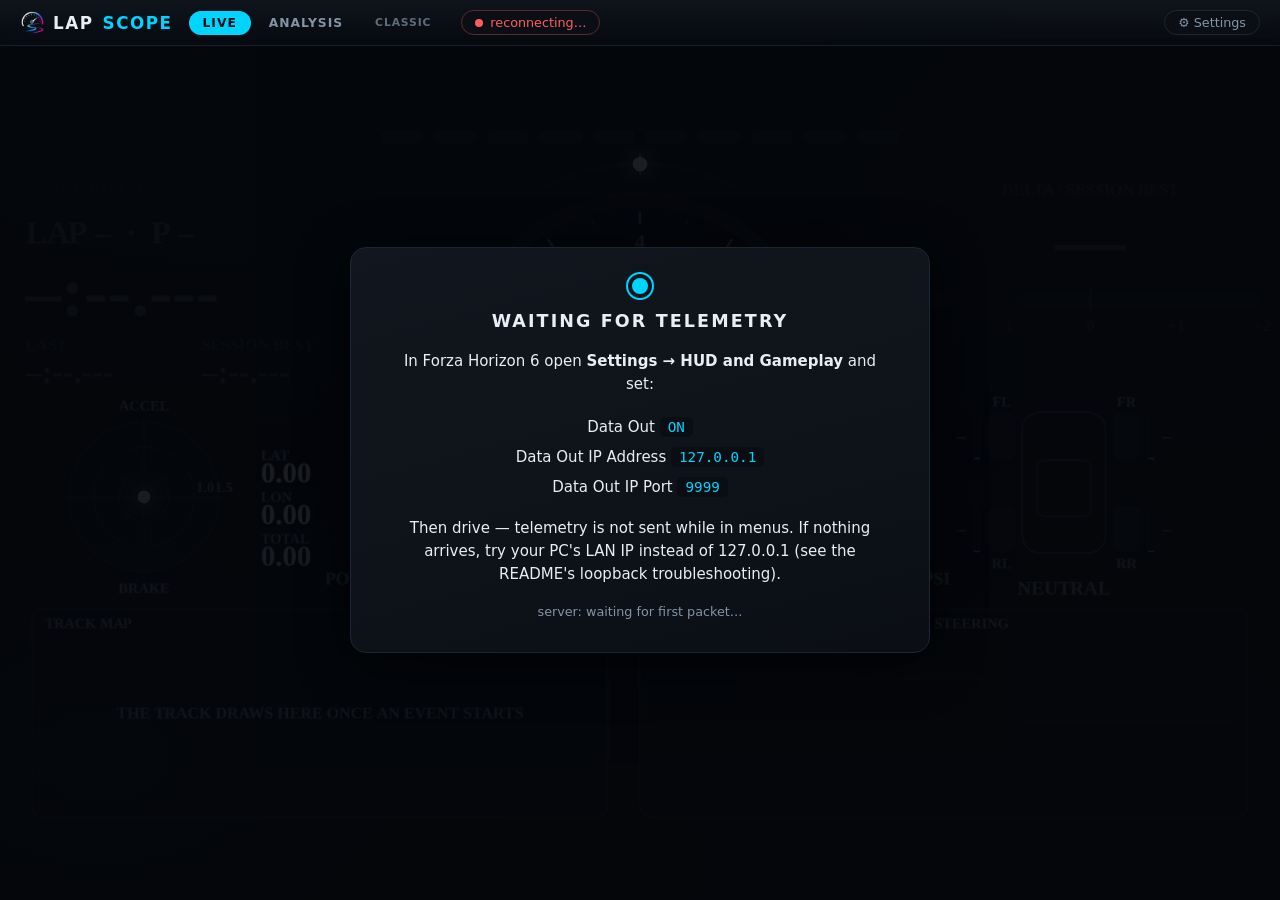
==== commit 05c2884b: "feat(live): the cockpit becomes the Live page cockpit.html is now index.html; the old dashboard move" ====
--- a/app/static/index.html
+++ b/app/static/index.html
@@ -8,12 +8,14 @@
 <link rel="stylesheet" href="css/fonts.css">
 <link rel="stylesheet" href="css/style.css">
 </head>
-<body>
+<body class="cockpit-page">
 <header>
   <div class="brand"><i></i>LAP<span>SCOPE</span></div>
   <nav>
     <a class="active" href="index.html">Live</a>
     <a href="analysis.html">Analysis</a>
+    <!-- the pre-cockpit dashboard, kept for one release -->
+    <a class="nav-minor" href="classic.html" title="The previous live dashboard — kept for one release, then removed">Classic</a>
   </nav>
   <div id="car-chip" class="chip" style="display:none"></div>
   <div id="conn" class="chip"><i class="dot"></i><span>connecting…</span></div>
@@ -37,94 +39,32 @@
   </div>
 </div>
 
-<main class="grid">
-  <section class="panel cluster span7">
-    <div id="shift-lights"><i></i><i></i><i></i><i></i><i></i><i></i><i></i><i></i><i></i><i></i></div>
-    <div class="cluster-flex">
-      <canvas id="rpm" role="img"
-                aria-label="Engine RPM dial and current gear"></canvas>
-      <div class="speed-block">
-        <div id="speed">0</div>
-        <div id="speed-unit">km/h</div>
-        <div class="mini-row">
-          <span><b id="power">0</b><em id="power-unit">kW</em></span>
-          <span><b id="boost">0.0</b><em id="boost-unit">psi</em></span>
-        </div>
-      </div>
-    </div>
-  </section>
+<main id="cockpit-stage" role="img" aria-label="Cockpit — loading"></main>
 
-  <section class="panel span5">
-    <h2>Lap · delta to session best <span id="race-flag" class="race-flag">—</span></h2>
-    <div id="delta">—</div>
-    <div class="lap-grid">
-      <div><div class="label">Current</div><div class="value" id="lap-cur">–:--.---</div></div>
-      <div><div class="label">Last</div><div class="value" id="lap-last">–:--.---</div></div>
-      <div><div class="label">Session best</div><div class="value" id="lap-best">–:--.---</div></div>
-      <div><div class="label">Lap / Pos</div><div class="value" id="lap-no">– / –</div></div>
-    </div>
-  </section>
+<!-- HTML, not Pixi: hundreds of changing numbers are what the DOM is good at,
+     and the cockpit shrinks to make room instead of being covered -->
+<section class="panel" id="raw-panel" style="display:none">
+  <h2>Raw telemetry — packet values, game-native units
+    <button id="raw-hold" type="button" aria-pressed="false" title="Freeze the displayed values to read them — telemetry keeps recording">⏸ Hold</button>
+  </h2>
+  <div id="raw-body"></div>
+</section>
 
-  <section class="panel span4">
-    <h2>Friction circle</h2>
-    <canvas id="friction" role="img"
-            aria-label="Friction circle — lateral and longitudinal g, with a recent trail. The current values are listed below it."></canvas>
-    <div class="g-readout">
-      <span>Lat <b id="latg">0.00</b> g</span>
-      <span>Lon <b id="long">0.00</b> g</span>
-      <span>Total <b id="totg">0.00</b> g</span>
-    </div>
-  </section>
-
-  <section class="panel span4">
-    <h2>Tire grip · slip / temp / spring</h2>
-    <canvas id="grip" role="img"
-            aria-label="Tire grip diagram — combined slip, temperature and spring travel per wheel"></canvas>
-    <div id="balance" class="balance">—</div>
-  </section>
-
-  <section class="panel span4">
-    <h2>Inputs</h2>
-    <div class="inputs-flex">
-      <div class="vbar">
-        <div class="vbar-track"><div id="bar-th" class="vbar-fill th"></div></div>
-        <b id="thr-val">0</b><span>THR</span>
-      </div>
-      <div class="vbar">
-        <div class="vbar-track"><div id="bar-br" class="vbar-fill br"></div></div>
-        <b id="brk-val">0</b><span>BRK</span>
-      </div>
-      <div class="steer-col">
-        <div class="steer-track"><i class="notch"></i><div id="steer-ind"></div></div>
-        <span>STEERING</span>
-        <div class="gear-mini">Gear <b id="gear-mini">–</b></div>
-      </div>
-    </div>
-  </section>
-
-  <section class="panel span5">
-    <h2>Track map — drawn live during a race</h2>
-    <canvas id="livemap" role="img"
-            aria-label="Track map drawn from the current event's path, with the car's position and heading"></canvas>
-  </section>
-
-  <section class="panel span7">
-    <h2>Input trace — <span class="lg-th">throttle</span> · <span class="lg-br">brake</span> · <span class="lg-st">steering</span></h2>
-    <canvas id="strip" role="img"
-            aria-label="Input trace — the last 12 seconds of throttle, brake and steering"></canvas>
-  </section>
-
-  <section class="panel span12" id="raw-panel" style="display:none">
-    <h2>Raw telemetry — packet values, game-native units
-      <button id="raw-hold" title="Freeze the displayed values to read them — telemetry keeps recording">⏸ Hold</button>
-    </h2>
-    <div id="raw-body"></div>
-  </section>
-</main>
+<div id="cockpit-fail" class="overlay hidden">
+  <div class="box">
+    <h3>The cockpit could not start</h3>
+    <p>This browser could not start any of the cockpit's renderers (WebGL,
+       WebGPU or the Canvas fallback). The
+       <a href="classic.html">classic live dashboard</a> may still work.</p>
+    <div class="stat error" id="cockpit-fail-why"></div>
+  </div>
+</div>
 
 <script src="js/common.js"></script>
 <script src="js/settings.js"></script>
-<script src="js/gauges.js"></script>
-<script src="js/dashboard.js"></script>
+<script src="js/live.js"></script>
+<script src="js/live-ui.js"></script>
+<script src="js/vendor/pixi.min.js"></script>
+<script src="js/cockpit.js"></script>
 </body>
 </html>
--- a/app/static/css/style.css
+++ b/app/static/css/style.css
@@ -88,6 +88,9 @@
   background: var(--accent);
 }
 nav a:hover:not(.active) { color: var(--text); background: var(--panel-hi); }
+/* a way back to something on its way out (the classic live page), not a peer
+   of Live/Analysis: smaller and dimmer until it is the page you're on */
+nav a.nav-minor:not(.active) { font-size: 0.72rem; opacity: 0.7; }
 
 .update-banner {
   display: flex;
@@ -471,6 +474,35 @@
   font-size: 0.95em;
 }
 .setup-lines { line-height: 2; }
+
+/* ---------- cockpit (the live page, PixiJS: index.html) ---------- */
+
+/* one WebGL surface fills everything under the header; the page itself never
+   scrolls, the scene scales to fit instead */
+body.cockpit-page {
+  display: flex;
+  flex-direction: column;
+  height: 100vh;
+  height: 100dvh;
+  overflow: hidden;
+}
+#cockpit-stage {
+  flex: 1;
+  min-height: 0;
+  position: relative;
+  overflow: hidden;
+  user-select: none;
+  cursor: default;
+}
+#cockpit-stage canvas { display: block; }
+/* the raw panel docks under the cockpit and scrolls on its own; the stage
+   (flex: 1) gives up the height and the scene re-fits */
+body.cockpit-page #raw-panel {
+  flex: 0 0 auto;
+  max-height: 40vh;
+  overflow: auto;
+  margin: 0 16px 16px;
+}
 .overlay .stat { color: var(--muted); font-size: 0.85rem; margin-top: 16px; }
 .overlay .stat.error {
   color: var(--bad);
@@ -566,7 +598,8 @@
   padding: 9px 12px;
   margin-bottom: 16px;
 }
-.modal input[type="checkbox"] { flex: none; accent-color: var(--accent); margin: 0; }
+.modal input[type="checkbox"],
+.modal input[type="radio"] { flex: none; accent-color: var(--accent); margin: 0; }
 .modal input[type="text"]:focus {
   outline: none;
   border-color: var(--accent);
@@ -582,6 +615,25 @@
   padding: 5px 2px;
   cursor: pointer;
 }
+/* CSV export chooser (issue #90): two variants, each with the sentence that
+   makes it the right one — the file-size cost is stated next to the option
+   that carries it, not in a footnote under both. */
+.export-choice { display: flex; flex-direction: column; gap: 8px; margin: 0 0 16px; }
+.export-choice label {
+  display: flex;
+  align-items: flex-start;
+  gap: 10px;
+  padding: 10px 12px;
+  border: 1px solid var(--panel-edge);
+  border-radius: 8px;
+  cursor: pointer;
+}
+.export-choice label:hover { border-color: var(--accent); }
+.export-choice input[type="radio"] { margin-top: 3px; }
+.export-choice-text { display: flex; flex-direction: column; gap: 3px; }
+.export-choice-name { font-weight: 600; }
+.export-choice-hint { color: var(--muted); font-size: 0.8rem; line-height: 1.45; }
+
 .modal-hint { color: var(--muted); font-size: 0.8rem; margin: 8px 0 0; }
 
 .modal-actions { display: flex; justify-content: flex-end; gap: 8px; }
@@ -670,6 +722,17 @@
 }
 .settings-switch.on { background: var(--accent); border-color: var(--accent); }
 .settings-switch.on::after { transform: translateX(20px); background: #001018; }
+/* only LS_OFFLINE disables one: the server has already answered, so the
+   switch is showing a decision rather than offering one */
+.settings-switch:disabled { cursor: not-allowed; opacity: 0.45; }
+
+/* the explanatory paragraph under a settings group (Privacy) */
+.settings-note {
+  margin: 2px 0 4px;
+  font-size: 0.82rem;
+  line-height: 1.5;
+  color: var(--muted);
+}
 
 /* accent swatches (Theme group): one dot per preset; the active one wears a
    white ring + its own glow. --sw is set per-button from ACCENTS in JS. */
@@ -768,9 +831,66 @@
 .dt-badge.dt-RWD { color: var(--accent2); border-color: #522034; }
 .dt-badge.dt-FWD { color: var(--warn); border-color: #4f3d18; }
 
-.meta-row { display: flex; gap: 8px; align-items: center; flex-wrap: wrap; margin-top: 6px; }
-.car-line { color: var(--muted); font-size: 0.8rem; margin-top: 5px; }
 #car-chip { display: inline-flex; align-items: center; gap: 8px; color: var(--text); }
+
+/* Each name is edited where it is shown — the title renames the session,
+   the chips below name the place and the car — which is what stops three
+   similar-sounding verbs from being a choice made in the abstract. The ✎ is
+   dimmed rather than hidden until hover: revealing it would reflow the row
+   it sits in, and an affordance nobody ever sees is not an affordance.
+
+   Declared BEFORE the chips: `font: inherit` is what makes the title button
+   look like an h1, but it also resets weight and size, and it would beat an
+   equally specific .car-nm coming after it. */
+.name-edit {
+  background: none;
+  border: 0;
+  border-bottom: 1px dashed transparent;
+  border-radius: 0;
+  padding: 0;
+  margin: 0;
+  font: inherit;
+  color: inherit;
+  letter-spacing: inherit;
+  text-align: left;
+  cursor: pointer;
+}
+.name-edit::after {
+  content: "✎";
+  margin-left: 5px;
+  font-size: 0.8em;
+  color: var(--accent);
+  opacity: 0.3;
+}
+.name-edit:hover, .name-edit:focus-visible { border-bottom-color: var(--accent); }
+.name-edit:hover::after, .name-edit:focus-visible::after { opacity: 1; }
+
+/* ---------- identity chips: the car, and the place ----------
+
+   Class, PI, name and drivetrain are four facts about one car, so they read
+   as one thing and the name carries the weight — it is the part a human
+   actually reads. It used to be var(--muted) at 0.8rem, on its own line
+   below its own badges with a row of buttons in between.
+
+   Inline flow, not flex: in a 275 px sidebar card a flex chip wraps at item
+   boundaries and parks the class plate on a line of its own, away from the
+   name it qualifies. Inline, it wraps like a sentence and the plate stays
+   where the name starts. */
+.car-chip, .route-chip { min-width: 0; line-height: 1.7; }
+.car-chip .class-badge { margin-right: 7px; }
+.car-chip .dt-badge { margin-left: 7px; }
+/* scoped to the chips: the Live page builds its own #car-chip with a
+   .car-nm inside it, and its typography is not this change's business */
+.car-chip .car-nm, .route-chip .route-nm {
+  font-family: var(--display);
+  font-weight: 600;
+  font-size: 0.95rem;
+  color: var(--text);
+}
+.route-chip .route-nm { font-weight: 500; }
+.route-chip .route-untitled { color: var(--muted); font-style: italic; }
+.car-chip .car-unknown { color: var(--warn); }
+.group-count { color: var(--muted); font-size: 0.8rem; margin-left: 10px; }
 
 .lap-flag { margin-right: 4px; cursor: help; }
 
@@ -1067,9 +1187,25 @@
   padding: 10px 12px;
   cursor: pointer;
 }
-/* the card's rows are spans (phrasing content inside a <button>), so the two
-   that aren't already flex need the block behaviour the divs had for free */
-.session-card > .car-line, .session-card > .sub { display: block; }
+/* the card's rows are spans (phrasing content inside a <button>), so the
+   column they used to get from being divs is spelled out here */
+.card-body { display: flex; flex-direction: column; gap: 4px; min-width: 0; }
+.card-body .sub { margin-top: 0; }
+/* a 199 px column fits maybe fourteen characters of car name per line, so
+   every point of leading and padding here is a line of card height across
+   a list that is meant to be scanned */
+.card-body .car-chip { line-height: 1.45; }
+.card-body .car-nm { font-size: 0.85rem; }
+.card-body .class-badge, .card-body .dt-badge { font-size: 0.7rem; }
+.card-body .class-badge .cls, .card-body .class-badge .pi { padding: 3px 6px; }
+.card-body .dt-badge { padding: 3px 5px; }
+.card-body .cond-badge { padding: 2px 8px; font-size: 0.72rem; }
+/* the race type rides with the track's name; it must not inherit the title's
+   weight, or it reads as part of the name rather than as a tag on it */
+.card-body .title .cond-badge { margin-left: 8px; font-weight: 400; vertical-align: middle; }
+/* the conditions get their own line under the car — a flex child would
+   otherwise stretch to the full card width */
+.card-body > .cond-badge { align-self: flex-start; }
 .session-card:hover { border-color: var(--accent); }
 .session-card.active { border-color: var(--panel-edge); border-left-color: var(--accent); background: #131c27; }
 .session-card .title { font-family: var(--display); font-weight: 600; font-size: 1rem; padding-right: 26px; }
@@ -1200,14 +1336,84 @@
   from { transform: translateX(-100%); }
   to { transform: translateX(100%); }
 }
-.detail-header { display: flex; align-items: center; gap: 10px; flex-wrap: wrap; }
-.detail-header h1 {
+/* Two rows: what this IS on top, what you can DO to it on the right of the
+   first one. They used to share a single wrapping row of twelve controls. */
+.detail-header { display: flex; flex-direction: column; gap: 8px; }
+.detail-title-row { display: flex; align-items: center; gap: 10px; flex-wrap: wrap; }
+.detail-title-row h1 {
   font-family: var(--display);
   font-size: 1.35rem;
   margin: 0;
   flex: 1;
+  min-width: 0;
   letter-spacing: 0.02em;
 }
+/* pairs, spaced further apart than their own contents, so "Road" reads as a
+   tag on the track and "Dry" as a tag on the drive */
+.detail-identity {
+  display: flex;
+  align-items: center;
+  gap: 8px 22px;
+  flex-wrap: wrap;
+}
+.ident-pair { display: inline-flex; align-items: center; gap: 9px; flex-wrap: wrap; min-width: 0; }
+
+/* ---------- overflow menu (common.js menuButton) ---------- */
+
+.menu-wrap { position: relative; display: inline-flex; }
+.menu-trigger { font-size: 1rem; line-height: 1.2; padding: 5px 11px; }
+.menu-wrap.open .menu-trigger { border-color: var(--accent); color: var(--accent); }
+.menu {
+  position: absolute;
+  top: calc(100% + 6px);
+  right: 0;
+  /* above the page's own content, below the sticky app header (20) */
+  z-index: 15;
+  min-width: 268px;
+  max-width: min(340px, calc(100vw - 24px));
+  padding: 6px;
+  border: 1px solid var(--panel-edge);
+  border-radius: 10px;
+  background: var(--panel-lo);
+  box-shadow: 0 14px 34px rgba(0, 0, 0, 0.55);
+}
+.menu-group + .menu-group {
+  margin-top: 6px;
+  padding-top: 6px;
+  border-top: 1px solid var(--panel-edge);
+}
+.menu-heading {
+  display: block;
+  padding: 4px 10px 2px;
+  font-family: var(--display);
+  font-size: 0.68rem;
+  letter-spacing: 0.14em;
+  text-transform: uppercase;
+  color: var(--muted);
+}
+.menu-item {
+  display: block;
+  width: 100%;
+  text-align: left;
+  background: none;
+  border: 0;
+  border-radius: 7px;
+  padding: 7px 10px;
+  color: var(--text);
+}
+.menu-item:hover, .menu-item:focus-visible { background: #16202c; }
+.menu-label { display: block; font-size: 0.88rem; }
+/* the muted second line is what tells the three naming actions apart: their
+   labels all start with a naming verb, but one touches this session and the
+   others touch every session ever driven at that place or in that car */
+.menu-hint { display: block; margin-top: 2px; color: var(--muted); font-size: 0.75rem; }
+.menu-item.danger .menu-label { color: var(--bad); }
+.menu-item.danger:hover, .menu-item.danger:focus-visible { background: rgba(239, 68, 68, 0.12); }
+
+/* the tags are values, not actions: pill-shaped like the badges they set,
+   and muted while they still read "— race type —" */
+.tag-select { border-radius: 999px; padding: 4px 10px; font-size: 0.78rem; }
+.tag-select.unset { color: var(--muted); }
 button {
   background: var(--panel-lo);
   color: var(--text);
@@ -1340,6 +1546,12 @@
 
 .map-row { display: grid; grid-template-columns: 1fr 320px; gap: 12px; }
 @media (max-width: 1100px) { .map-row { grid-template-columns: 1fr; } }
+/* A grid item's min-width defaults to min-content, and the canvas's own
+   inline width IS that content: once the map had been drawn at 1200 px the
+   column could never shrink again, so drawMap kept reading the blown-out
+   parent and narrowing the window left the page scrolling sideways for good
+   (measured: 375 px viewport, scrollWidth 576). */
+.map-row > * { min-width: 0; }
 #trackmap { width: 100%; touch-action: none; }
 .legend {
   display: flex;
@@ -1365,6 +1577,40 @@
 .uplot .u-legend { color: var(--muted); font-size: 0.8rem; }
 .uplot .u-title { color: var(--muted); font-family: var(--display); font-weight: 600; letter-spacing: 0.08em; font-size: 0.85rem; }
 .empty-hint { color: var(--muted); padding: 30px; text-align: center; }
+
+/* ---------- first run (issue #75) ----------
+   The detail pane on an install with no sessions. Not an .empty-hint: this is
+   the only thing on the page with anything to say, and the one action it
+   offers — go and set Forza up — has to look like an action. */
+.first-run {
+  max-width: 46ch;
+  margin: 8vh auto 0;
+  padding: 0 20px;
+  text-align: center;
+}
+.first-run h2 {
+  font-family: var(--display);
+  font-size: 1.5rem;
+  letter-spacing: 0.06em;
+  text-transform: uppercase;
+  color: var(--text);
+  margin: 0 0 12px;
+}
+.first-run p { color: var(--muted); line-height: 1.6; margin: 0 0 18px; }
+.first-run-go {
+  display: inline-block;
+  padding: 9px 20px;
+  border-radius: 999px;
+  background: var(--accent);
+  color: #001018;
+  font-family: var(--display);
+  font-weight: 600;
+  letter-spacing: 0.05em;
+  text-decoration: none;
+  transition: filter 0.15s;
+}
+.first-run-go:hover { filter: brightness(1.12); }
+.first-run-sub { font-size: 0.86rem; margin: 18px 0 0; }
 
 /* ---------- raw data views (Settings → Raw data) ---------- */
 
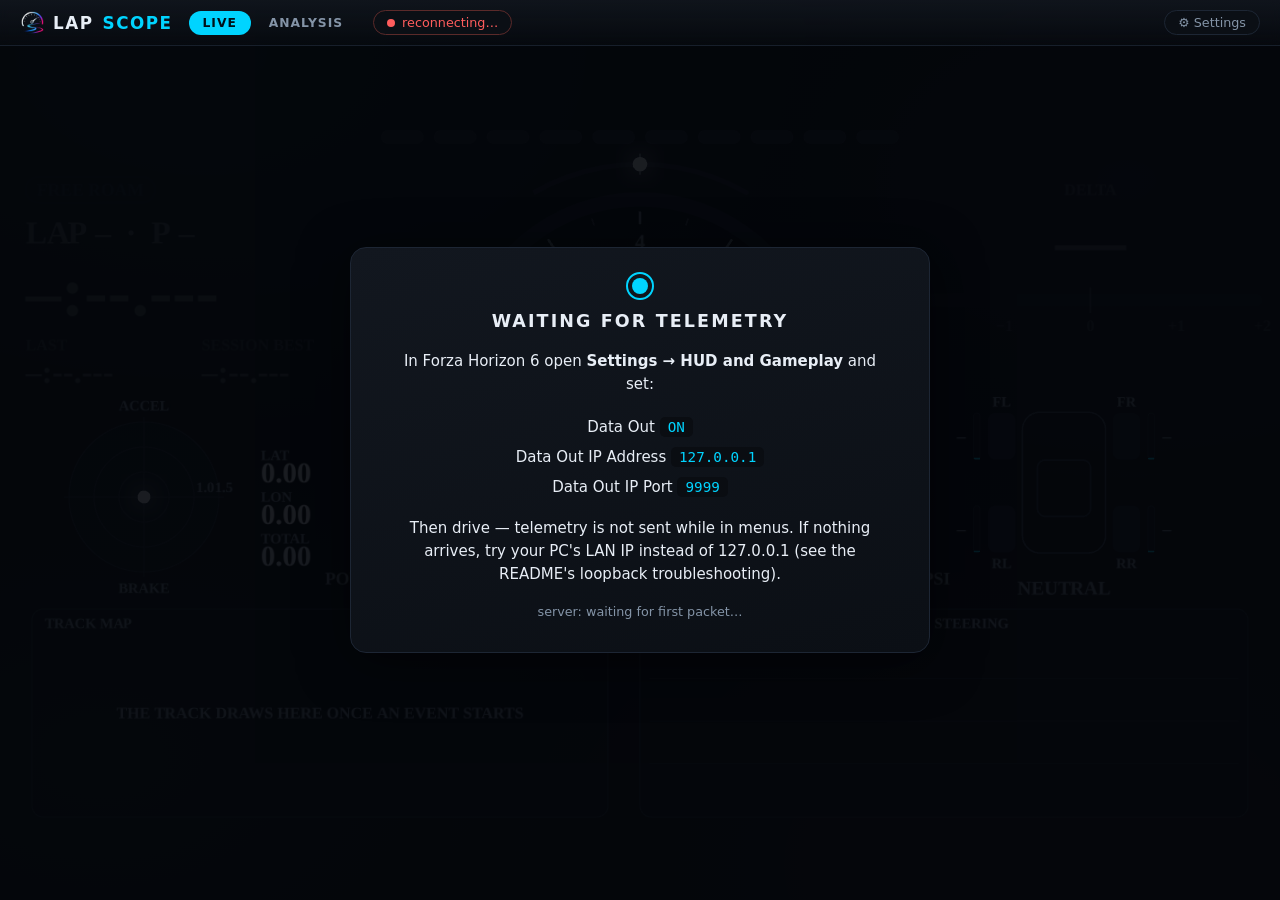
==== commit 7b484581: "chore(live): remove the classic live page (#101) The pre-cockpit dashboard (classic.html, dashboard." ====
--- a/app/static/index.html
+++ b/app/static/index.html
@@ -14,8 +14,6 @@
   <nav>
     <a class="active" href="index.html">Live</a>
     <a href="analysis.html">Analysis</a>
-    <!-- the pre-cockpit dashboard, kept for one release -->
-    <a class="nav-minor" href="classic.html" title="The previous live dashboard — kept for one release, then removed">Classic</a>
   </nav>
   <div id="car-chip" class="chip" style="display:none"></div>
   <div id="conn" class="chip"><i class="dot"></i><span>connecting…</span></div>
@@ -54,8 +52,12 @@
   <div class="box">
     <h3>The cockpit could not start</h3>
     <p>This browser could not start any of the cockpit's renderers (WebGL,
-       WebGPU or the Canvas fallback). The
-       <a href="classic.html">classic live dashboard</a> may still work.</p>
+       WebGPU or the Canvas fallback). That is almost always hardware
+       acceleration switched off in the browser's settings, a GPU the browser
+       has blocklisted, or a remote desktop / VM session with no GPU: turn
+       hardware acceleration back on and reload. More in
+       <a href="https://github.com/darcane/LapScope/wiki/Troubleshooting#the-cockpit-could-not-start"
+          target="_blank" rel="noopener">Troubleshooting</a>.</p>
     <div class="stat error" id="cockpit-fail-why"></div>
   </div>
 </div>
@@ -65,6 +67,7 @@
 <script src="js/live.js"></script>
 <script src="js/live-ui.js"></script>
 <script src="js/vendor/pixi.min.js"></script>
+<script src="js/pixi-kit.js"></script>
 <script src="js/cockpit.js"></script>
 </body>
 </html>
--- a/app/static/css/style.css
+++ b/app/static/css/style.css
@@ -88,9 +88,6 @@
   background: var(--accent);
 }
 nav a:hover:not(.active) { color: var(--text); background: var(--panel-hi); }
-/* a way back to something on its way out (the classic live page), not a peer
-   of Live/Analysis: smaller and dimmer until it is the page you're on */
-nav a.nav-minor:not(.active) { font-size: 0.72rem; opacity: 0.7; }
 
 .update-banner {
   display: flex;
@@ -466,6 +463,7 @@
   text-transform: uppercase;
   color: var(--text);
 }
+.overlay a { color: var(--accent); }
 .overlay code {
   background: #0a0d12;
   padding: 2px 8px;
@@ -1553,6 +1551,63 @@
    (measured: 375 px viewport, scrollWidth 576). */
 .map-row > * { min-width: 0; }
 #trackmap { width: 100%; touch-action: none; }
+#trackmap:focus-visible { outline: 2px solid var(--accent); outline-offset: 2px; }
+/* the follow camera's lock, floating in the map's corner (analysis-replay.js):
+   dim while the camera is free, the accent with a slow breathing glow while
+   it follows a car */
+.map-stage { position: relative; }
+.map-follow {
+  position: absolute;
+  top: 8px;
+  right: 8px;
+  display: flex;
+  gap: 6px;
+  align-items: center;
+  user-select: none;
+}
+.map-follow[hidden], .map-follow select[hidden] { display: none; }
+.map-follow select { font-size: 0.8rem; padding: 4px 6px; background: rgba(6, 8, 12, 0.82); }
+#mf-lock {
+  display: grid;
+  place-items: center;
+  width: 34px;
+  height: 34px;
+  padding: 0;
+  border-radius: 8px;
+  color: var(--muted);
+  background: rgba(6, 8, 12, 0.72);
+  border: 1px solid var(--panel-edge);
+  cursor: pointer;
+}
+#mf-lock:hover { color: var(--text); }
+#mf-lock[aria-pressed="true"] {
+  color: var(--accent);
+  border-color: var(--accent);
+  box-shadow: 0 0 10px rgba(0, 212, 255, 0.45);
+  animation: follow-glow 2.4s ease-in-out infinite;
+}
+@keyframes follow-glow {
+  0%, 100% { box-shadow: 0 0 5px rgba(0, 212, 255, 0.3); }
+  50% { box-shadow: 0 0 14px rgba(0, 212, 255, 0.65); }
+}
+/* the ghost lap replay's controls, right under the map (analysis-replay.js) */
+.replay {
+  display: flex;
+  align-items: center;
+  gap: 10px;
+  flex-wrap: wrap;
+  margin-top: 8px;
+  font-size: 0.85rem;
+  color: var(--muted);
+  user-select: none;
+}
+.replay[hidden] { display: none; }
+.replay #rp-play { min-width: 40px; font-family: var(--display); font-weight: 700; }
+.replay #rp-play[aria-pressed="true"] { background: var(--accent); color: #001018; border-color: var(--accent); }
+.replay #rp-scrub { flex: 1 1 160px; min-width: 120px; accent-color: var(--accent); cursor: pointer; }
+.replay .rp-clock, .replay .rp-gap { font-variant-numeric: tabular-nums; }
+.replay .rp-clock { color: var(--text); min-width: 4.5em; }
+.replay .seg button[aria-pressed="true"] { background: var(--accent); color: #001018; border-color: var(--accent); }
 .legend {
   display: flex;
   gap: 14px;
@@ -1563,6 +1618,11 @@
   flex-wrap: wrap;
 }
 .legend .swatch { display: inline-block; width: 26px; height: 8px; border-radius: 4px; vertical-align: middle; }
+/* the map's start / finish line: two rows of 4 px squares, like the bar itself */
+.legend .swatch.chequer {
+  height: 8px; border-radius: 1px; outline: 1px solid #0b1520;
+  background: repeating-conic-gradient(#f8fafc 0 25%, #0b1520 0 50%) 0 0 / 8px 8px;
+}
 select {
   background: var(--panel-lo);
   color: var(--text);
@@ -1702,7 +1762,8 @@
   .facet-pop,
   .detail.busy::before,
   dialog.modal,
-  dialog.modal::backdrop {
+  dialog.modal::backdrop,
+  #mf-lock[aria-pressed="true"] {
     animation: none;
   }
   /* the ring's whole point is the sweep; a static one is just a smudge */
